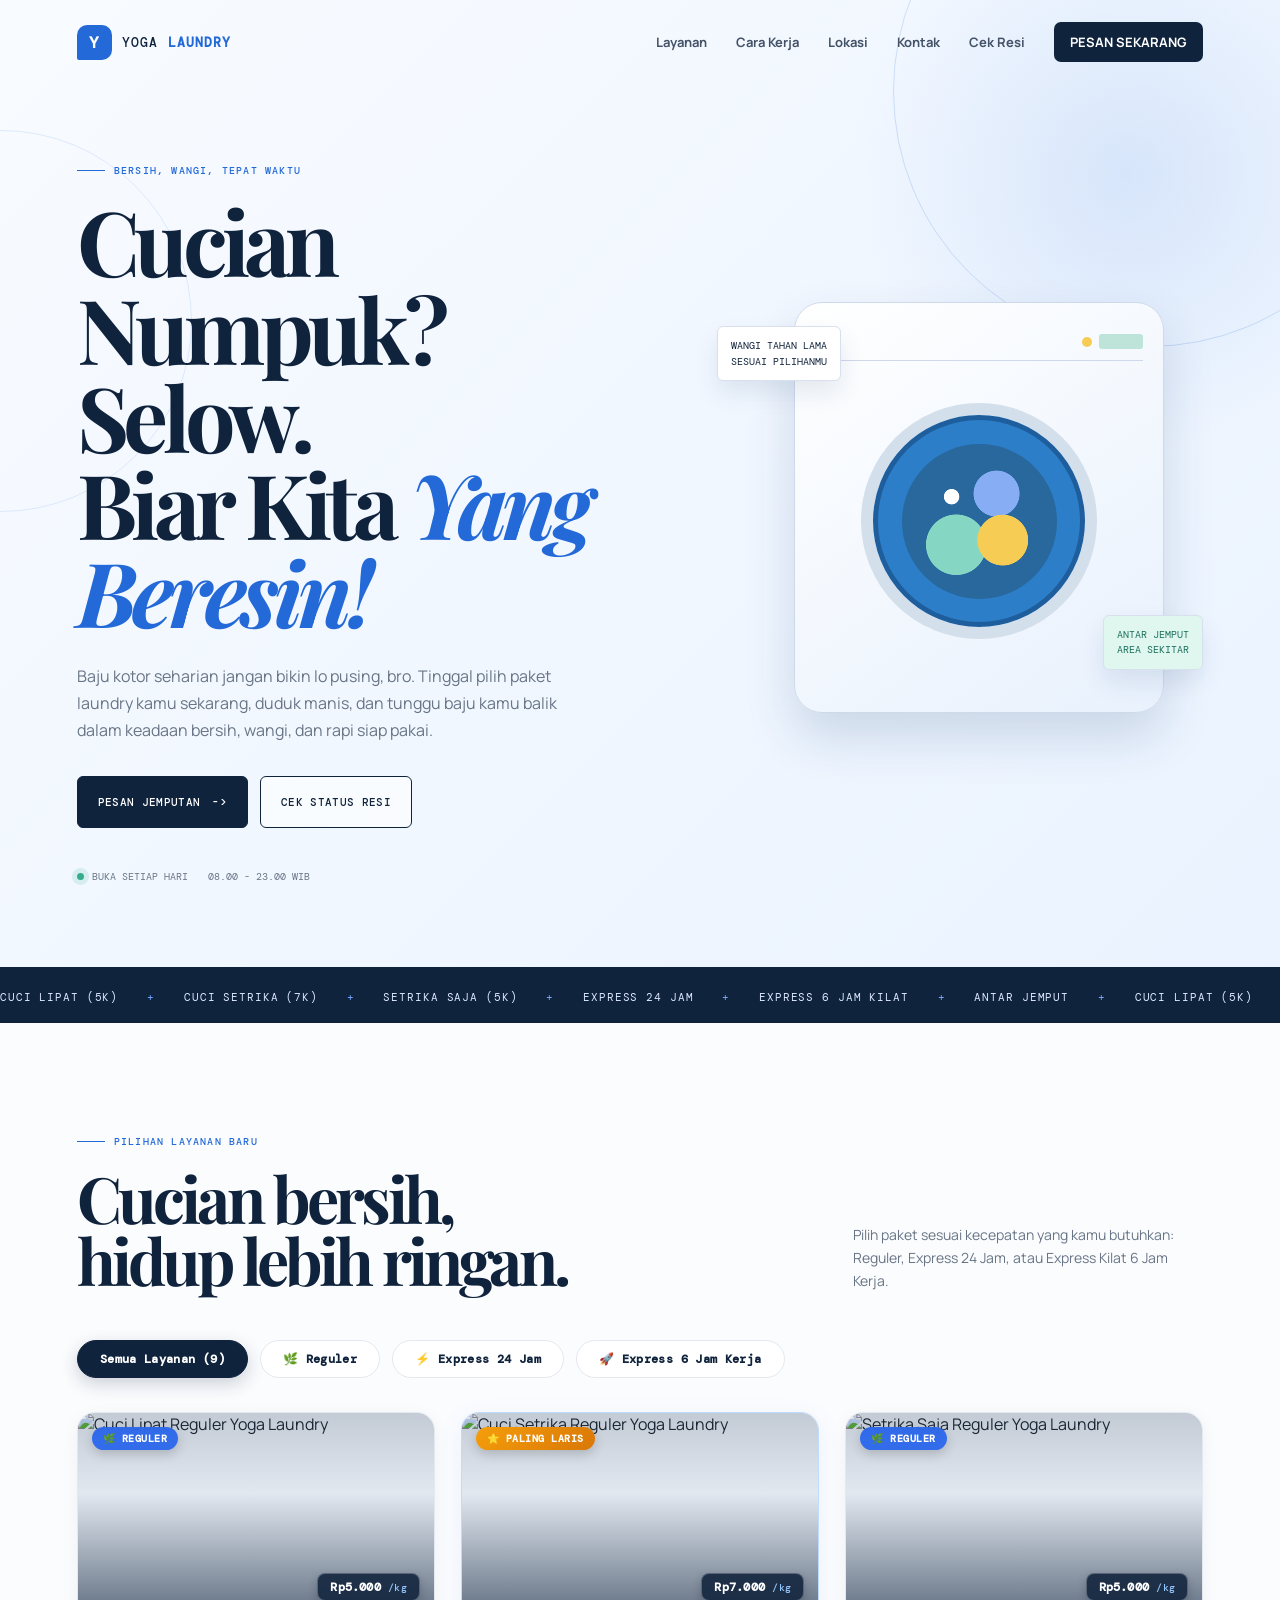
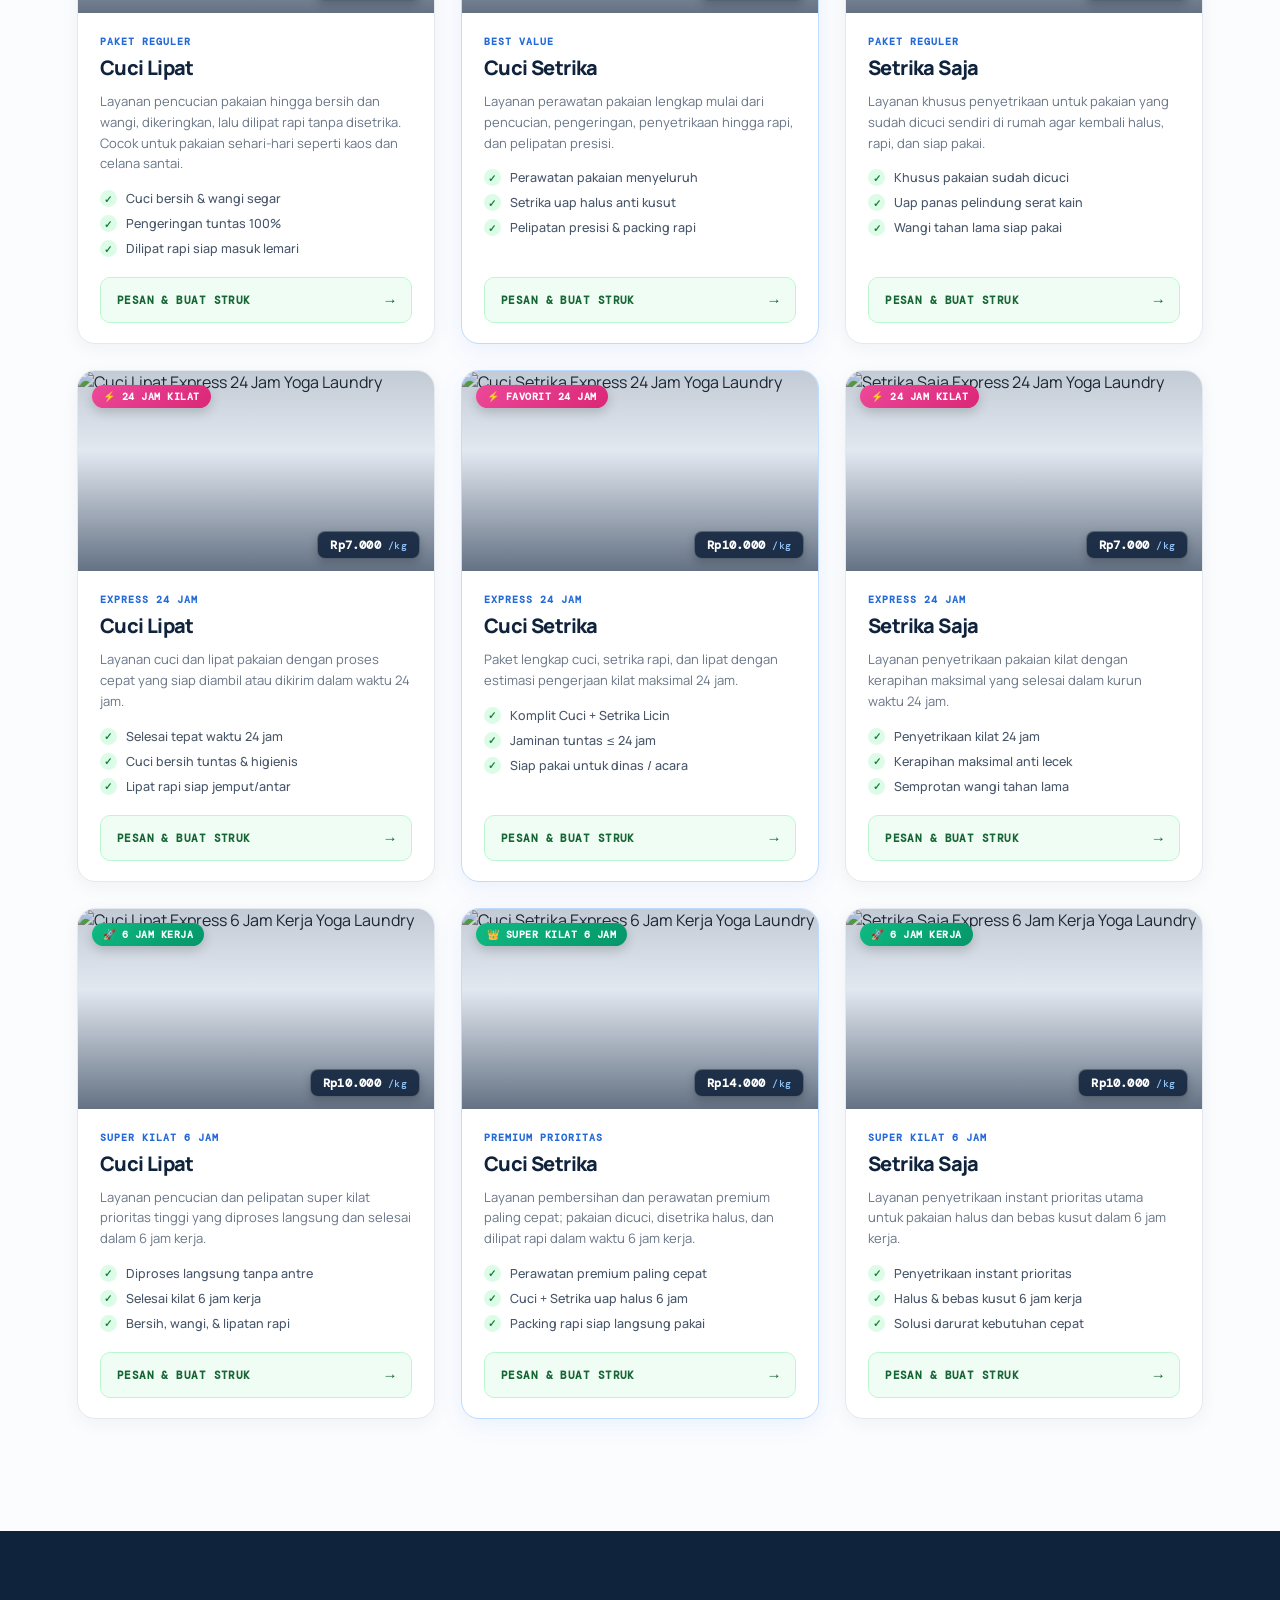
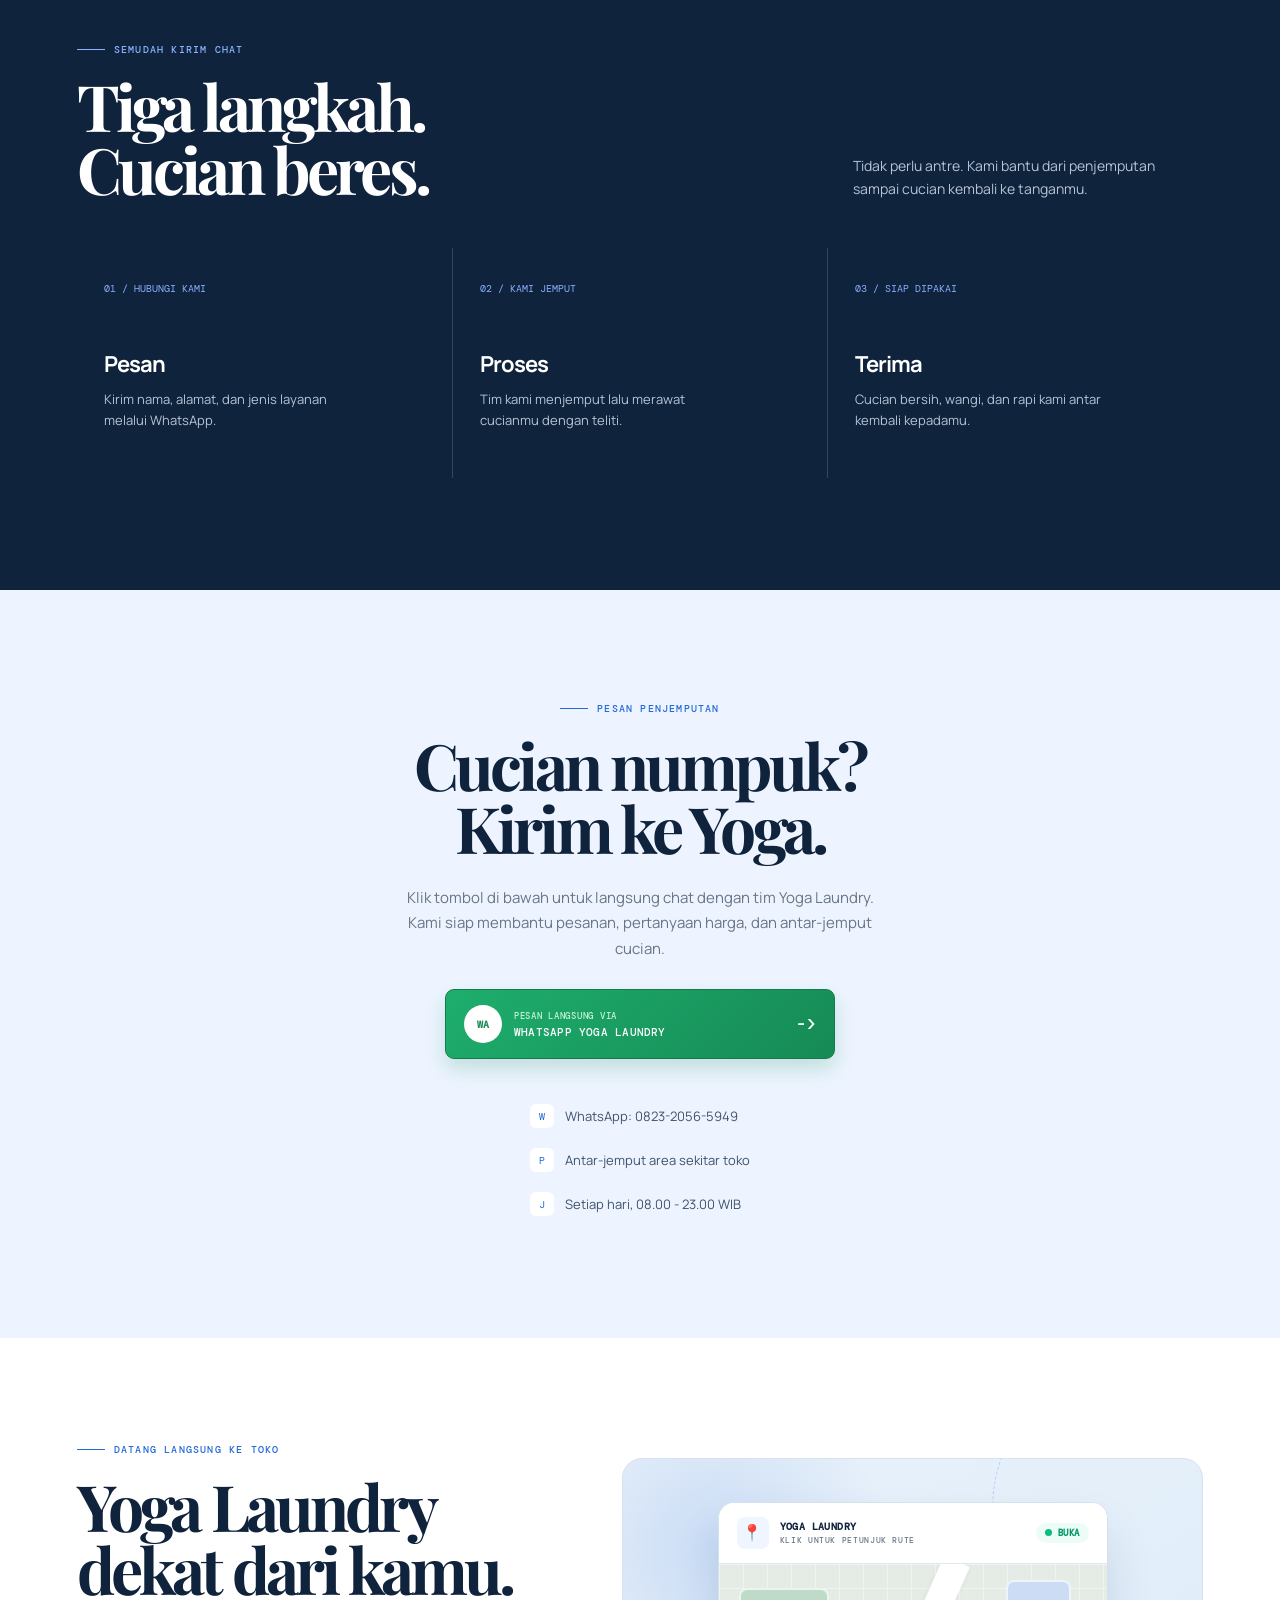
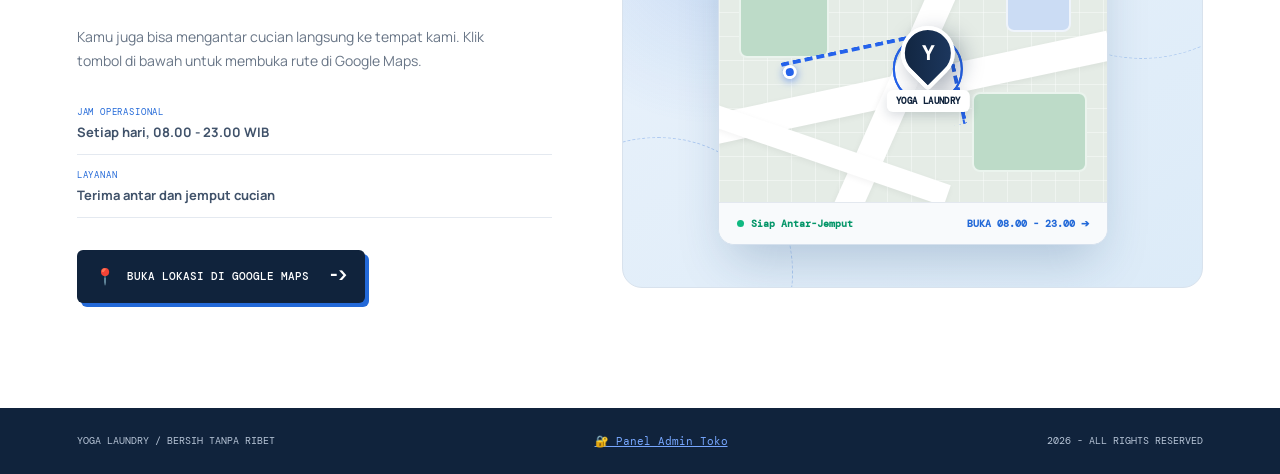
==== index.html @ a22f310b "Add files via upload" ====
<!DOCTYPE html>
<html lang="id">

<head>
  <meta charset="UTF-8">
  <meta name="viewport" content="width=device-width, initial-scale=1.0">
  <meta name="description" content="Yoga Laundry - Laundry bersih, wangi, dan antar jemput.">
  <title>Yoga Laundry | Bersih Tanpa Ribet</title>

  <link rel="preconnect" href="https://fonts.googleapis.com">
  <link rel="preconnect" href="https://fonts.gstatic.com" crossorigin>
  <link
    href="https://fonts.googleapis.com/css2?family=DM+Mono:wght@400;500&family=Manrope:wght@400;500;600;700;800&family=Playfair+Display:ital,wght@0,700;0,800;1,700&display=swap"
    rel="stylesheet">
  <link rel="stylesheet" href="style.css">
</head>

<body>
  <header class="site-header">
    <nav class="nav-wrap">
      <a class="brand" href="#beranda">
        <span class="brand-mark">Y</span>
        YOGA <b>LAUNDRY</b>
      </a>

      <button id="menuButton" class="menu-button" type="button" aria-expanded="false"
        aria-label="Buka menu navigasi">MENU +</button>

      <div id="navLinks" class="nav-links">
        <a href="#layanan">Layanan</a>
        <a href="#cara-kerja">Cara Kerja</a>
        <a href="#lokasi">Lokasi</a>
        <a href="#pesan">Kontak</a>
        <a href="#cek-resi" id="btnOpenTrackingNav">Cek Resi</a>
        <a class="nav-order" href="#pesan" data-open-order="true">PESAN SEKARANG</a>
      </div>
    </nav>
  </header>

  <main>
    <section id="beranda" class="hero">
      <div class="hero-grid">
        <div class="hero-content">
          <p class="eyebrow">Bersih, wangi, tepat waktu</p>

          <h1>
            Cucian Numpuk?<br>
            Selow.<br>
            Biar Kita <em>Yang Beresin!</em>
          </h1>

          <p class="hero-copy">
            Baju kotor seharian jangan bikin lo pusing, bro. Tinggal pilih paket
            laundry kamu sekarang, duduk manis, dan tunggu baju kamu balik dalam
            keadaan bersih, wangi, dan rapi siap pakai.
          </p>

          <div class="hero-actions">
            <button class="button button-primary" type="button" data-open-order="true">
              PESAN JEMPUTAN <span>-></span>
            </button>

            <button class="button button-secondary" type="button" id="btnOpenTrackingHero">
              CEK STATUS RESI
            </button>
          </div>
        </div>

        <div class="hero-visual" aria-hidden="true">
          <div class="float-tag tag-one">
            WANGI TAHAN LAMA<br>
            SESUAI PILIHANMU
          </div>

          <div class="machine">
            <div class="machine-top">
              <i></i>
              <i></i>
              <span class="machine-screen"></span>
            </div>
            <div class="machine-door"></div>
          </div>

          <div class="float-tag tag-two">
            ANTAR JEMPUT<br>
            AREA SEKITAR
          </div>
        </div>
      </div>

      <div class="hero-bottom">
        <span><i></i> BUKA SETIAP HARI</span>
        <span>08.00 - 23.00 WIB</span>
      </div>
    </section>

    <section class="marquee" aria-label="Informasi layanan">
      <div class="marquee-track">
        CUCI LIPAT (5K) <span>+</span>
        CUCI SETRIKA (7K) <span>+</span>
        SETRIKA SAJA (5K) <span>+</span>
        EXPRESS 24 JAM <span>+</span>
        EXPRESS 6 JAM KILAT <span>+</span>
        ANTAR JEMPUT <span>+</span>
        CUCI LIPAT (5K) <span>+</span>
        CUCI SETRIKA (7K) <span>+</span>
        SETRIKA SAJA (5K) <span>+</span>
        EXPRESS 24 JAM <span>+</span>
        EXPRESS 6 JAM KILAT <span>+</span>
        ANTAR JEMPUT <span>+</span>
      </div>
    </section>

    <section id="layanan" class="section">
      <div class="section-wrap">
        <div class="section-heading">
          <div>
            <p class="eyebrow">Pilihan layanan baru</p>
            <h2>Cucian bersih,<br>hidup lebih ringan.</h2>
          </div>

          <p>
            Pilih paket sesuai kecepatan yang kamu butuhkan: Reguler, Express 24 Jam, atau Express Kilat 6 Jam Kerja.
          </p>
        </div>

        <!-- Filter Kategori Layanan -->
        <div class="service-tabs-wrap" role="tablist" aria-label="Kategori Layanan">
          <button type="button" class="service-tab-btn active" data-filter="all">Semua Layanan (9)</button>
          <button type="button" class="service-tab-btn" data-filter="reguler">🌿 Reguler</button>
          <button type="button" class="service-tab-btn" data-filter="express-24">⚡ Express 24 Jam</button>
          <button type="button" class="service-tab-btn" data-filter="express-6">🚀 Express 6 Jam Kerja</button>
        </div>

        <div class="service-grid" id="serviceCardGrid">
          <!-- ================= KATEGORI 1: REGULER ================= -->
          <!-- 1. Cuci Lipat (Reguler) -->
          <div class="service-card service-link-card" data-category="reguler" data-open-order="true" data-service="Cuci Lipat (Reguler)" role="button" tabindex="0">
            <div class="card-thumb-wrap">
              <img src="https://images.unsplash.com/photo-1517677208171-0bc6725a3e60?auto=format&fit=crop&w=700&q=80" alt="Cuci Lipat Reguler Yoga Laundry" class="card-thumb-img" loading="lazy">
              <span class="card-badge badge-blue">🌿 REGULER</span>
              <span class="card-price-pill">Rp5.000 <small>/kg</small></span>
            </div>
            <div class="card-body">
              <span class="card-category">PAKET REGULER</span>
              <h3>Cuci Lipat</h3>
              <p>Layanan pencucian pakaian hingga bersih dan wangi, dikeringkan, lalu dilipat rapi tanpa disetrika. Cocok untuk pakaian sehari-hari seperti kaos dan celana santai.</p>
              <ul class="card-perks">
                <li><span class="perk-check">✓</span> Cuci bersih &amp; wangi segar</li>
                <li><span class="perk-check">✓</span> Pengeringan tuntas 100%</li>
                <li><span class="perk-check">✓</span> Dilipat rapi siap masuk lemari</li>
              </ul>
              <div class="card-cta">
                <span>PESAN &amp; BUAT STRUK</span>
                <i class="cta-arrow">→</i>
              </div>
            </div>
          </div>

          <!-- 2. Cuci Setrika (Reguler) -->
          <div class="service-card service-link-card featured-service" data-category="reguler" data-open-order="true" data-service="Cuci Setrika (Reguler)" role="button" tabindex="0">
            <div class="card-thumb-wrap">
              <img src="https://images.unsplash.com/photo-1582735689369-4fe89db7114c?auto=format&fit=crop&w=700&q=80" alt="Cuci Setrika Reguler Yoga Laundry" class="card-thumb-img" loading="lazy">
              <span class="card-badge badge-amber">⭐ PALING LARIS</span>
              <span class="card-price-pill">Rp7.000 <small>/kg</small></span>
            </div>
            <div class="card-body">
              <span class="card-category">BEST VALUE</span>
              <h3>Cuci Setrika</h3>
              <p>Layanan perawatan pakaian lengkap mulai dari pencucian, pengeringan, penyetrikaan hingga rapi, dan pelipatan presisi.</p>
              <ul class="card-perks">
                <li><span class="perk-check">✓</span> Perawatan pakaian menyeluruh</li>
                <li><span class="perk-check">✓</span> Setrika uap halus anti kusut</li>
                <li><span class="perk-check">✓</span> Pelipatan presisi &amp; packing rapi</li>
              </ul>
              <div class="card-cta">
                <span>PESAN &amp; BUAT STRUK</span>
                <i class="cta-arrow">→</i>
              </div>
            </div>
          </div>

          <!-- 3. Setrika Saja (Reguler) -->
          <div class="service-card service-link-card" data-category="reguler" data-open-order="true" data-service="Setrika Saja (Reguler)" role="button" tabindex="0">
            <div class="card-thumb-wrap">
              <img src="https://images.unsplash.com/photo-1604335399105-a0c585fd81a1?auto=format&fit=crop&w=700&q=80" alt="Setrika Saja Reguler Yoga Laundry" class="card-thumb-img" loading="lazy">
              <span class="card-badge badge-blue">🌿 REGULER</span>
              <span class="card-price-pill">Rp5.000 <small>/kg</small></span>
            </div>
            <div class="card-body">
              <span class="card-category">PAKET REGULER</span>
              <h3>Setrika Saja</h3>
              <p>Layanan khusus penyetrikaan untuk pakaian yang sudah dicuci sendiri di rumah agar kembali halus, rapi, dan siap pakai.</p>
              <ul class="card-perks">
                <li><span class="perk-check">✓</span> Khusus pakaian sudah dicuci</li>
                <li><span class="perk-check">✓</span> Uap panas pelindung serat kain</li>
                <li><span class="perk-check">✓</span> Wangi tahan lama siap pakai</li>
              </ul>
              <div class="card-cta">
                <span>PESAN &amp; BUAT STRUK</span>
                <i class="cta-arrow">→</i>
              </div>
            </div>
          </div>

          <!-- ================= KATEGORI 2: EXPRESS 24 JAM ================= -->
          <!-- 4. Cuci Lipat (Express 24 Jam) -->
          <div class="service-card service-link-card" data-category="express-24" data-open-order="true" data-service="Cuci Lipat (Express 24 Jam)" role="button" tabindex="0">
            <div class="card-thumb-wrap">
              <img src="https://images.unsplash.com/photo-1517677208171-0bc6725a3e60?auto=format&fit=crop&w=700&q=80" alt="Cuci Lipat Express 24 Jam Yoga Laundry" class="card-thumb-img" loading="lazy">
              <span class="card-badge badge-pink">⚡ 24 JAM KILAT</span>
              <span class="card-price-pill">Rp7.000 <small>/kg</small></span>
            </div>
            <div class="card-body">
              <span class="card-category">EXPRESS 24 JAM</span>
              <h3>Cuci Lipat</h3>
              <p>Layanan cuci dan lipat pakaian dengan proses cepat yang siap diambil atau dikirim dalam waktu 24 jam.</p>
              <ul class="card-perks">
                <li><span class="perk-check">✓</span> Selesai tepat waktu 24 jam</li>
                <li><span class="perk-check">✓</span> Cuci bersih tuntas &amp; higienis</li>
                <li><span class="perk-check">✓</span> Lipat rapi siap jemput/antar</li>
              </ul>
              <div class="card-cta">
                <span>PESAN &amp; BUAT STRUK</span>
                <i class="cta-arrow">→</i>
              </div>
            </div>
          </div>

          <!-- 5. Cuci Setrika (Express 24 Jam) -->
          <div class="service-card service-link-card featured-service" data-category="express-24" data-open-order="true" data-service="Cuci Setrika (Express 24 Jam)" role="button" tabindex="0">
            <div class="card-thumb-wrap">
              <img src="https://images.unsplash.com/photo-1582735689369-4fe89db7114c?auto=format&fit=crop&w=700&q=80" alt="Cuci Setrika Express 24 Jam Yoga Laundry" class="card-thumb-img" loading="lazy">
              <span class="card-badge badge-pink">⚡ FAVORIT 24 JAM</span>
              <span class="card-price-pill">Rp10.000 <small>/kg</small></span>
            </div>
            <div class="card-body">
              <span class="card-category">EXPRESS 24 JAM</span>
              <h3>Cuci Setrika</h3>
              <p>Paket lengkap cuci, setrika rapi, dan lipat dengan estimasi pengerjaan kilat maksimal 24 jam.</p>
              <ul class="card-perks">
                <li><span class="perk-check">✓</span> Komplit Cuci + Setrika Licin</li>
                <li><span class="perk-check">✓</span> Jaminan tuntas &le; 24 jam</li>
                <li><span class="perk-check">✓</span> Siap pakai untuk dinas / acara</li>
              </ul>
              <div class="card-cta">
                <span>PESAN &amp; BUAT STRUK</span>
                <i class="cta-arrow">→</i>
              </div>
            </div>
          </div>

          <!-- 6. Setrika Saja (Express 24 Jam) -->
          <div class="service-card service-link-card" data-category="express-24" data-open-order="true" data-service="Setrika Saja (Express 24 Jam)" role="button" tabindex="0">
            <div class="card-thumb-wrap">
              <img src="https://images.unsplash.com/photo-1604335399105-a0c585fd81a1?auto=format&fit=crop&w=700&q=80" alt="Setrika Saja Express 24 Jam Yoga Laundry" class="card-thumb-img" loading="lazy">
              <span class="card-badge badge-pink">⚡ 24 JAM KILAT</span>
              <span class="card-price-pill">Rp7.000 <small>/kg</small></span>
            </div>
            <div class="card-body">
              <span class="card-category">EXPRESS 24 JAM</span>
              <h3>Setrika Saja</h3>
              <p>Layanan penyetrikaan pakaian kilat dengan kerapihan maksimal yang selesai dalam kurun waktu 24 jam.</p>
              <ul class="card-perks">
                <li><span class="perk-check">✓</span> Penyetrikaan kilat 24 jam</li>
                <li><span class="perk-check">✓</span> Kerapihan maksimal anti lecek</li>
                <li><span class="perk-check">✓</span> Semprotan wangi tahan lama</li>
              </ul>
              <div class="card-cta">
                <span>PESAN &amp; BUAT STRUK</span>
                <i class="cta-arrow">→</i>
              </div>
            </div>
          </div>

          <!-- ================= KATEGORI 3: EXPRESS 6 JAM KERJA ================= -->
          <!-- 7. Cuci Lipat (Express 6 Jam Kerja) -->
          <div class="service-card service-link-card" data-category="express-6" data-open-order="true" data-service="Cuci Lipat (Express 6 Jam)" role="button" tabindex="0">
            <div class="card-thumb-wrap">
              <img src="https://images.unsplash.com/photo-1517677208171-0bc6725a3e60?auto=format&fit=crop&w=700&q=80" alt="Cuci Lipat Express 6 Jam Kerja Yoga Laundry" class="card-thumb-img" loading="lazy">
              <span class="card-badge badge-green">🚀 6 JAM KERJA</span>
              <span class="card-price-pill">Rp10.000 <small>/kg</small></span>
            </div>
            <div class="card-body">
              <span class="card-category">SUPER KILAT 6 JAM</span>
              <h3>Cuci Lipat</h3>
              <p>Layanan pencucian dan pelipatan super kilat prioritas tinggi yang diproses langsung dan selesai dalam 6 jam kerja.</p>
              <ul class="card-perks">
                <li><span class="perk-check">✓</span> Diproses langsung tanpa antre</li>
                <li><span class="perk-check">✓</span> Selesai kilat 6 jam kerja</li>
                <li><span class="perk-check">✓</span> Bersih, wangi, &amp; lipatan rapi</li>
              </ul>
              <div class="card-cta">
                <span>PESAN &amp; BUAT STRUK</span>
                <i class="cta-arrow">→</i>
              </div>
            </div>
          </div>

          <!-- 8. Cuci Setrika (Express 6 Jam Kerja) -->
          <div class="service-card service-link-card featured-service" data-category="express-6" data-open-order="true" data-service="Cuci Setrika (Express 6 Jam)" role="button" tabindex="0">
            <div class="card-thumb-wrap">
              <img src="https://images.unsplash.com/photo-1582735689369-4fe89db7114c?auto=format&fit=crop&w=700&q=80" alt="Cuci Setrika Express 6 Jam Kerja Yoga Laundry" class="card-thumb-img" loading="lazy">
              <span class="card-badge badge-green">👑 SUPER KILAT 6 JAM</span>
              <span class="card-price-pill">Rp14.000 <small>/kg</small></span>
            </div>
            <div class="card-body">
              <span class="card-category">PREMIUM PRIORITAS</span>
              <h3>Cuci Setrika</h3>
              <p>Layanan pembersihan dan perawatan premium paling cepat; pakaian dicuci, disetrika halus, dan dilipat rapi dalam waktu 6 jam kerja.</p>
              <ul class="card-perks">
                <li><span class="perk-check">✓</span> Perawatan premium paling cepat</li>
                <li><span class="perk-check">✓</span> Cuci + Setrika uap halus 6 jam</li>
                <li><span class="perk-check">✓</span> Packing rapi siap langsung pakai</li>
              </ul>
              <div class="card-cta">
                <span>PESAN &amp; BUAT STRUK</span>
                <i class="cta-arrow">→</i>
              </div>
            </div>
          </div>

          <!-- 9. Setrika Saja (Express 6 Jam Kerja) -->
          <div class="service-card service-link-card" data-category="express-6" data-open-order="true" data-service="Setrika Saja (Express 6 Jam)" role="button" tabindex="0">
            <div class="card-thumb-wrap">
              <img src="https://images.unsplash.com/photo-1604335399105-a0c585fd81a1?auto=format&fit=crop&w=700&q=80" alt="Setrika Saja Express 6 Jam Kerja Yoga Laundry" class="card-thumb-img" loading="lazy">
              <span class="card-badge badge-green">🚀 6 JAM KERJA</span>
              <span class="card-price-pill">Rp10.000 <small>/kg</small></span>
            </div>
            <div class="card-body">
              <span class="card-category">SUPER KILAT 6 JAM</span>
              <h3>Setrika Saja</h3>
              <p>Layanan penyetrikaan instant prioritas utama untuk pakaian halus dan bebas kusut dalam 6 jam kerja.</p>
              <ul class="card-perks">
                <li><span class="perk-check">✓</span> Penyetrikaan instant prioritas</li>
                <li><span class="perk-check">✓</span> Halus &amp; bebas kusut 6 jam kerja</li>
                <li><span class="perk-check">✓</span> Solusi darurat kebutuhan cepat</li>
              </ul>
              <div class="card-cta">
                <span>PESAN &amp; BUAT STRUK</span>
                <i class="cta-arrow">→</i>
              </div>
            </div>
          </div>
        </div>
      </div>
    </section>

    <section id="cara-kerja" class="section process-section">
      <div class="section-wrap">
        <div class="section-heading">
          <div>
            <p class="eyebrow">Semudah kirim chat</p>
            <h2>Tiga langkah.<br>Cucian beres.</h2>
          </div>

          <p>
            Tidak perlu antre. Kami bantu dari penjemputan sampai cucian kembali
            ke tanganmu.
          </p>
        </div>

        <div class="steps">
          <article class="step">
            <span class="step-number">01 / HUBUNGI KAMI</span>
            <h3>Pesan</h3>
            <p>Kirim nama, alamat, dan jenis layanan melalui WhatsApp.</p>
          </article>

          <article class="step">
            <span class="step-number">02 / KAMI JEMPUT</span>
            <h3>Proses</h3>
            <p>Tim kami menjemput lalu merawat cucianmu dengan teliti.</p>
          </article>

          <article class="step">
            <span class="step-number">03 / SIAP DIPAKAI</span>
            <h3>Terima</h3>
            <p>Cucian bersih, wangi, dan rapi kami antar kembali kepadamu.</p>
          </article>
        </div>
      </div>
    </section>

    <section id="pesan" class="section order-section">
      <div class="section-wrap order-grid">
        <div class="order-copy">
          <p class="eyebrow">Pesan penjemputan</p>
          <h2>Cucian numpuk?<br>Kirim ke Yoga.</h2>

          <p>
            Klik tombol di bawah untuk langsung chat dengan tim Yoga Laundry.
            Kami siap membantu pesanan, pertanyaan harga, dan antar-jemput cucian.
          </p>

          <a class="whatsapp-direct-button"
            href="https://wa.me/6282320565949?text=Halo%20Yoga%20Laundry%2C%20saya%20ingin%20memesan%20layanan%20laundry."
            target="_blank" rel="noopener noreferrer">
            <span class="whatsapp-icon">WA</span>
            <span>
              <small>PESAN LANGSUNG VIA</small>
              WHATSAPP YOGA LAUNDRY
            </span>
            <b>-></b>
          </a>

          <ul class="contact-list">
            <li><i>W</i> WhatsApp: 0823-2056-5949</li>
            <li><i>P</i> Antar-jemput area sekitar toko</li>
            <li><i>J</i> Setiap hari, 08.00 - 23.00 WIB</li>
          </ul>
        </div>
      </div>
    </section>

    <section id="lokasi" class="location-section">
      <div class="location-wrap">
        <div class="location-copy">
          <p class="eyebrow">Datang langsung ke toko</p>
          <h2>Yoga Laundry<br>dekat dari kamu.</h2>

          <p>
            Kamu juga bisa mengantar cucian langsung ke tempat kami. Klik tombol
            di bawah untuk membuka rute di Google Maps.
          </p>

          <div class="location-info">
            <div>
              <span>JAM OPERASIONAL</span>
              <strong>Setiap hari, 08.00 - 23.00 WIB</strong>
            </div>

            <div>
              <span>LAYANAN</span>
              <strong>Terima antar dan jemput cucian</strong>
            </div>
          </div>

          <a class="map-button" href="https://maps.app.goo.gl/6UXCU31bJ73kN5bC8?g_st=ac" target="_blank"
            rel="noopener noreferrer">
            <span class="map-pin">📍</span>
            <span>BUKA LOKASI DI GOOGLE MAPS</span>
            <b>-></b>
          </a>
        </div>

        <div class="location-visual">
          <div class="map-orbit orbit-one"></div>
          <div class="map-orbit orbit-two"></div>

          <a class="map-card-modern map-card-interactive" href="https://maps.app.goo.gl/6UXCU31bJ73kN5bC8?g_st=ac"
            target="_blank" rel="noopener noreferrer">
            <div class="map-card-top">
              <span class="map-app-icon">📍</span>
              <span>
                YOGA LAUNDRY<br>
                <small>KLIK UNTUK PETUNJUK RUTE</small>
              </span>
              <span class="map-live-badge"><i class="map-live-dot"></i> BUKA</span>
            </div>

            <div class="map-canvas">
              <div class="map-grid-bg"></div>
              <div class="map-block block-one"></div>
              <div class="map-block block-two"></div>
              <div class="map-block block-three"></div>

              <div class="map-street street-one"></div>
              <div class="map-street street-two"></div>
              <div class="map-street street-three"></div>

              <!-- Rute Antar-Jemput yang Aktif -->
              <div class="map-route">
                <span class="route-runner"></span>
              </div>

              <!-- Pin Lokasi dengan Radar Berdenyut -->
              <div class="location-marker">
                <div class="radar-pulse"></div>
                <div class="radar-pulse pulse-delay"></div>
                <div class="marker-logo"><span>Y</span></div>
                <span class="marker-tag">YOGA LAUNDRY</span>
              </div>
            </div>

            <div class="map-card-bottom">
              <span><i></i> Siap Antar-Jemput</span>
              <b>BUKA 08.00 - 23.00 ➔</b>
            </div>
          </a>
        </div>
      </div>
    </section>
  </main>

  <footer class="site-footer">
    <div class="footer-wrap">
      <span>YOGA LAUNDRY / BERSIH TANPA RIBET</span>
      <a href="admin.html" class="footer-admin-link" target="_blank">🔐 Panel Admin Toko</a>
      <span>2026 - ALL RIGHTS RESERVED</span>
    </div>
  </footer>

  <!-- ===================================================
       MODAL: FORMULIR PEMESANAN ONLINE (AUTO LOG TO STORAGE)
       =================================================== -->
  <div id="orderModal" class="site-modal" style="display: none;">
    <div class="site-modal-dialog">
      <div class="site-modal-header">
        <div>
          <span class="modal-eyebrow">PESAN ANTAR-JEMPUT</span>
          <h3>Formulir Cucian Yoga Laundry</h3>
        </div>
        <button type="button" class="btn-close-site-modal" id="btnCloseOrderModal">&times;</button>
      </div>

      <form id="orderForm" class="site-modal-body form-grid-customer">
        <div class="form-group-customer">
          <label for="custName">Nama Pemesan *</label>
          <input type="text" id="custName" required placeholder="Contoh: Yoga Pratama">
        </div>

        <div class="form-group-customer">
          <label for="custPhone">No. WhatsApp Aktif *</label>
          <input type="tel" id="custPhone" required placeholder="Contoh: 082320565949">
        </div>

        <!-- LOCATION PICKER BLOCK -->
        <div class="form-group-customer full-span">
          <label>📍 Lokasi Penjemputan *</label>

          <!-- GPS Button -->
          <button type="button" id="btnGetLocation" class="btn-get-location">
            <span class="btn-loc-icon">📍</span>
            <span id="btnGetLocationText">Gunakan Lokasi GPS Saya (Otomatis)</span>
            <span class="btn-loc-badge" id="locStatusBadge" style="display:none;"></span>
          </button>

          <!-- Location Preview Card (muncul setelah GPS berhasil) -->
          <div id="locationPreviewCard" class="location-preview-card" style="display:none;">
            <div class="loc-preview-row">
              <span class="loc-preview-pin">📍</span>
              <div class="loc-preview-info">
                <span class="loc-preview-address" id="locPreviewAddress">Mendeteksi alamat...</span>
                <div class="loc-preview-coords" id="locPreviewCoords"></div>
              </div>
              <a id="locPreviewMapLink" href="#" target="_blank" rel="noopener" class="loc-preview-map-btn">
                Buka Maps ↗
              </a>
            </div>
          </div>

          <!-- Manual Address textarea (alternatif / isi detail tambahan) -->
          <label for="custAddress" style="margin-top: 10px; color: var(--muted); font-size: 10px; letter-spacing: 0.06em;">
            DETAIL ALAMAT / PATOKAN TAMBAHAN (Opsional jika sudah pakai GPS)
          </label>
          <textarea id="custAddress" rows="2"
            placeholder="Misal: Depan warung Bu Yati, pagar besi hitam, intercom kanan"></textarea>

          <!-- Hidden inputs untuk menyimpan data GPS -->
          <input type="hidden" id="custLat">
          <input type="hidden" id="custLng">
          <input type="hidden" id="custGmapsLink">
          <input type="hidden" id="custGeoAddress">
        </div>

        <div class="form-group-customer">
          <label for="custService">Pilih Paket Layanan *</label>
          <select id="custService" required>
            <optgroup label="── Kategori: Reguler ──">
              <option value="Cuci Lipat (Reguler)">Cuci Lipat - Rp5.000 / kg</option>
              <option value="Cuci Setrika (Reguler)" selected>Cuci Setrika - Rp7.000 / kg</option>
              <option value="Setrika Saja (Reguler)">Setrika Saja - Rp5.000 / kg</option>
            </optgroup>
            <optgroup label="── Kategori: Express 24 Jam ──">
              <option value="Cuci Lipat (Express 24 Jam)">Cuci Lipat (24 Jam) - Rp7.000 / kg</option>
              <option value="Cuci Setrika (Express 24 Jam)">Cuci Setrika (24 Jam) - Rp10.000 / kg</option>
              <option value="Setrika Saja (Express 24 Jam)">Setrika Saja (24 Jam) - Rp7.000 / kg</option>
            </optgroup>
            <optgroup label="── Kategori: Express 6 Jam Kerja ──">
              <option value="Cuci Lipat (Express 6 Jam)">Cuci Lipat (6 Jam) - Rp10.000 / kg</option>
              <option value="Cuci Setrika (Express 6 Jam)">Cuci Setrika (6 Jam) - Rp14.000 / kg</option>
              <option value="Setrika Saja (Express 6 Jam)">Setrika Saja (6 Jam) - Rp10.000 / kg</option>
            </optgroup>
          </select>
        </div>

        <div class="form-group-customer">
          <label for="custWeight">Estimasi Berat / Jumlah Cucian</label>
          <input type="text" id="custWeight" placeholder="Misal: 4 kg atau 1 Bed Cover King">
        </div>

        <div class="form-group-customer full-span">
          <label for="custNote">Catatan Khusus (Opsional)</label>
          <input type="text" id="custNote" placeholder="Misal: Jangan pakai pemutih, pisahkan kemeja putih">
        </div>

        <div class="site-modal-footer full-span">
          <button type="submit" class="btn-submit-order" id="btnSubmitOrder">
            KONFIRMASI &amp; BUAT STRUK PESANAN ➔
          </button>
          <p class="loc-required-hint" id="locRequiredHint" style="display:none;">
            ⚠️ Silakan bagikan lokasi GPS Anda terlebih dahulu sebelum konfirmasi pesanan.
          </p>
        </div>
      </form>
    </div>
  </div>

  <!-- ===================================================
       MODAL: STRUK DIGITAL PELANGGAN (OFFICIAL RECEIPT)
       =================================================== -->
  <div id="customerReceiptModal" class="site-modal" style="display: none;">
    <div class="site-modal-dialog receipt-dialog">
      <div class="site-modal-header">
        <div>
          <span class="modal-eyebrow" style="color: #16a34a;">PESANAN BERHASIL DIBUAT</span>
          <h3>Struk Resmi Yoga Laundry</h3>
        </div>
        <button type="button" class="btn-close-site-modal" id="btnCloseCustReceipt">&times;</button>
      </div>

      <div class="site-modal-body">
        <div id="custReceiptPrintArea" class="cust-receipt-paper">
          <!-- Rendered via JS -->
        </div>
      </div>

      <div class="site-modal-footer receipt-footer-actions">
        <a id="btnSendWaReceipt" class="btn-wa-receipt" href="#" target="_blank" rel="noopener">
          <span>📲 KIRIM STRUK KE WHATSAPP ADMIN</span>
          <small>Langsung konfirmasi penjemputan</small>
        </a>
        <div class="secondary-receipt-btns">
          <button type="button" id="btnPrintCustReceipt" class="btn-print-receipt">🖨 Cetak Struk</button>
          <button type="button" id="btnCloseCustReceipt2" class="btn-close-receipt">Tutup</button>
        </div>
      </div>
    </div>
  </div>

  <!-- ===================================================
       MODAL: CEK RESI / STATUS PESANAN PELANGGAN
       =================================================== -->
  <div id="trackingModal" class="site-modal" style="display: none;">
    <div class="site-modal-dialog">
      <div class="site-modal-header">
        <div>
          <span class="modal-eyebrow">LACAK STATUS CUCIAN</span>
          <h3>Cek Status Resi</h3>
        </div>
        <button type="button" class="btn-close-site-modal" id="btnCloseTracking">&times;</button>
      </div>

      <div class="site-modal-body">
        <div class="tracking-search-bar">
          <input type="text" id="trackingInput" placeholder="Masukkan Nomor Resi (Contoh: YG-0511-101)">
          <button type="button" id="btnSubmitTracking" class="btn-submit-tracking">CARI ➔</button>
        </div>

        <div id="trackingResult" class="tracking-result-box" style="display: none;">
          <!-- Rendered via JS -->
        </div>
      </div>
    </div>
  </div>

  <script src="./style.js"></script>
</body>

</html>
---- style.css ----
:root {
  --navy: #10233c;
  --blue: #2369d8;
  --blue-soft: #eef4ff;
  --sky: #dcecff;
  --paper: #fbfcfe;
  --white: #ffffff;
  --ink: #1c2734;
  --muted: #687586;
  --line: #e4e9f0;
  --green: #35ad8d;
  --sun: #f6cc54;
  --coral: #ff7257;
  --mono: "DM Mono", monospace;
  --body: "Manrope", sans-serif;
  --display: "Playfair Display", serif;
}

* {
  box-sizing: border-box;
}

html {
  scroll-behavior: smooth;
  scroll-padding-top: 80px;
}

body {
  margin: 0;
  overflow-x: hidden;
  color: var(--ink);
  background: var(--paper);
  font-family: var(--body);
}

a {
  color: inherit;
  text-decoration: none;
}

button,
input,
select,
textarea {
  font: inherit;
}

button {
  cursor: pointer;
}

/* ===================================================
   NAVIGATION
   =================================================== */
.site-header {
  position: absolute;
  z-index: 10;
  width: 100%;
  padding: 22px clamp(20px, 6vw, 88px);
}

.nav-wrap {
  display: flex;
  max-width: 1280px;
  margin: auto;
  justify-content: space-between;
  align-items: center;
}

.brand {
  display: inline-flex;
  gap: 10px;
  align-items: center;
  color: var(--navy);
  font-family: var(--mono);
  font-size: 13px;
  font-weight: 500;
  letter-spacing: 0.08em;
}

.brand-mark {
  display: grid;
  width: 35px;
  height: 35px;
  place-items: center;
  color: var(--white);
  background: var(--blue);
  border-radius: 10px 10px 10px 2px;
  font-size: 16px;
  font-weight: 700;
}

.brand b {
  color: var(--blue);
}

.nav-links {
  display: flex;
  gap: 29px;
  align-items: center;
  color: #435267;
  font-size: 13px;
  font-weight: 700;
}

.nav-links a {
  transition: color 0.2s ease;
}

.nav-links a:hover {
  color: var(--blue);
}

.nav-order {
  padding: 11px 16px;
  color: var(--white);
  background: var(--navy);
  border-radius: 7px;
}

.menu-button {
  display: none;
  color: var(--navy);
  border: 0;
  background: transparent;
  font-family: var(--mono);
  font-size: 11px;
  font-weight: 500;
}

/* ===================================================
   HERO SECTION
   =================================================== */
.hero {
  position: relative;
  overflow: hidden;
  padding: 164px clamp(20px, 6vw, 88px) 84px;
  background:
    radial-gradient(circle at 88% 18%, rgba(35, 105, 216, 0.12), transparent 20%),
    linear-gradient(135deg, #f8fbff, #eaf3ff);
}

.hero::before {
  position: absolute;
  top: -165px;
  right: -125px;
  width: 510px;
  height: 510px;
  border: 1px solid rgba(35, 105, 216, 0.18);
  border-radius: 50%;
  content: "";
}

.hero::after {
  position: absolute;
  top: 130px;
  left: -190px;
  width: 380px;
  height: 380px;
  border: 1px solid rgba(35, 105, 216, 0.12);
  border-radius: 50%;
  content: "";
}

.hero-grid {
  position: relative;
  z-index: 1;
  display: grid;
  max-width: 1280px;
  margin: auto;
  gap: 45px;
  grid-template-columns: 1.1fr 0.9fr;
  align-items: center;
}

.hero-content {
  animation: fadeUp 0.8s ease both;
}

.eyebrow {
  display: flex;
  gap: 9px;
  align-items: center;
  margin: 0 0 19px;
  color: var(--blue);
  font-family: var(--mono);
  font-size: 10px;
  font-weight: 500;
  letter-spacing: 0.12em;
  text-transform: uppercase;
}

.eyebrow::before {
  width: 28px;
  height: 1px;
  background: currentColor;
  content: "";
}

.hero h1,
.section-heading h2,
.order-copy h2 {
  margin: 0;
  color: var(--navy);
  font-family: var(--display);
  font-weight: 700;
  letter-spacing: -0.06em;
  line-height: 0.98;
}

.hero h1 {
  max-width: 650px;
  font-size: clamp(55px, 7vw, 96px);
}

.hero h1 em {
  color: var(--blue);
  font-style: italic;
}

.hero-copy {
  max-width: 505px;
  margin: 28px 0 31px;
  color: var(--muted);
  font-size: 16px;
  line-height: 1.7;
}

.hero-actions {
  display: flex;
  flex-wrap: wrap;
  gap: 12px;
}

.button {
  display: inline-flex;
  min-height: 52px;
  padding: 0 20px;
  gap: 12px;
  justify-content: center;
  align-items: center;
  border: 1px solid var(--navy);
  border-radius: 6px;
  font-family: var(--mono);
  font-size: 11px;
  font-weight: 500;
  letter-spacing: 0.03em;
  transition: transform 0.2s ease, box-shadow 0.2s ease;
}

.button:hover {
  box-shadow: 4px 4px 0 var(--navy);
  transform: translate(-3px, -3px);
}

.button-primary {
  color: var(--white);
  background: var(--navy);
}

.button-secondary {
  color: var(--navy);
  background: rgba(255, 255, 255, 0.6);
}

/* Machine Visual */
.hero-visual {
  position: relative;
  min-height: 435px;
  animation: fadeLeft 0.9s ease 0.15s both;
}

.machine {
  position: absolute;
  right: 8%;
  bottom: 0;
  width: min(100%, 370px);
  aspect-ratio: 0.9;
  padding: 20px;
  border: 1px solid #ced9e9;
  border-radius: 28px;
  background: linear-gradient(145deg, #ffffff, #e8f1fd);
  box-shadow: 0 24px 50px rgba(17, 54, 108, 0.16);
  animation: floatMachine 5s ease-in-out infinite;
}

.machine-top {
  display: flex;
  height: 38px;
  justify-content: space-between;
  align-items: center;
  border-bottom: 1px solid #ced9e9;
}

.machine-top i {
  display: block;
  width: 10px;
  height: 10px;
  margin-right: 7px;
  border-radius: 50%;
  background: var(--blue);
}

.machine-top i:nth-child(2) {
  margin-left: auto;
  background: var(--sun);
}

.machine-screen {
  width: 44px;
  height: 15px;
  background: #bee4d9;
  border-radius: 3px;
}

.machine-door {
  display: grid;
  width: 72%;
  margin: 42px auto 0;
  aspect-ratio: 1;
  place-items: center;
  border: 12px solid #d4dfec;
  border-radius: 50%;
  background: #2c7ec8;
  box-shadow: inset 0 0 0 5px #1f5e9d;
}

.machine-door::before {
  width: 73%;
  height: 73%;
  border-radius: 50%;
  background:
    radial-gradient(circle at 32% 34%, #ffffff 0 5%, transparent 5.5%),
    radial-gradient(circle at 65% 62%, #f6cc54 0 18%, transparent 18.5%),
    radial-gradient(circle at 35% 65%, #85d7c3 0 21%, transparent 21.5%),
    radial-gradient(circle at 61% 32%, #87aef5 0 16%, transparent 16.5%),
    #28689d;
  animation: spinLaundry 9s linear infinite;
  content: "";
}

.float-tag {
  position: absolute;
  z-index: 2;
  padding: 11px 13px;
  color: var(--navy);
  background: var(--white);
  border: 1px solid #d7e0ec;
  border-radius: 6px;
  box-shadow: 0 12px 25px rgba(17, 54, 108, 0.1);
  font-family: var(--mono);
  font-size: 10px;
  line-height: 1.55;
}

.tag-one {
  top: 11%;
  left: 0;
  animation: floatTag 4.2s ease-in-out infinite;
}

.tag-two {
  right: 0;
  bottom: 10%;
  color: #1a6f5b;
  background: #e0f7ef;
  animation: floatTag 4.2s ease-in-out 0.6s infinite;
}

.hero-bottom {
  position: relative;
  z-index: 1;
  display: flex;
  max-width: 1280px;
  margin: 42px auto 0;
  gap: 20px;
  color: var(--muted);
  font-family: var(--mono);
  font-size: 10px;
}

.hero-bottom span {
  display: flex;
  gap: 8px;
  align-items: center;
}

.hero-bottom i {
  width: 7px;
  height: 7px;
  background: var(--green);
  border-radius: 50%;
  box-shadow: 0 0 0 5px rgba(53, 173, 141, 0.14);
}

/* ===================================================
   RUNNING MARQUEE
   =================================================== */
.marquee {
  overflow: hidden;
  padding: 17px 0;
  color: #dce9ff;
  background: var(--navy);
  white-space: nowrap;
}

.marquee-track {
  display: inline-block;
  animation: moveText 24s linear infinite;
  font-family: var(--mono);
  font-size: 11px;
  letter-spacing: 0.08em;
}

.marquee-track span {
  margin: 0 21px;
  color: #77a7ff;
}

/* ===================================================
   SECTIONS GENERAL
   =================================================== */
.section {
  padding: 112px clamp(20px, 6vw, 88px);
}

.section-wrap {
  max-width: 1280px;
  margin: auto;
}

.section-heading {
  display: flex;
  gap: 35px;
  margin-bottom: 48px;
  justify-content: space-between;
  align-items: end;
}

.section-heading h2,
.order-copy h2 {
  font-size: clamp(42px, 5vw, 66px);
}

.section-heading > p {
  max-width: 350px;
  margin: 0;
  color: var(--muted);
  font-size: 14px;
  line-height: 1.65;
}

/* ===================================================
   SERVICES: MODERN PHOTO CARDS & INTERACTIVE PREVIEWS
   =================================================== */
.service-tabs-wrap {
  display: flex;
  flex-wrap: wrap;
  gap: 12px;
  margin-bottom: 34px;
}

.service-tab-btn {
  padding: 10px 22px;
  border-radius: 30px;
  border: 1.5px solid var(--line);
  background: var(--white);
  color: var(--navy);
  font-family: var(--mono);
  font-size: 12px;
  font-weight: 700;
  letter-spacing: 0.03em;
  cursor: pointer;
  transition: all 0.25s ease;
}

.service-tab-btn:hover {
  border-color: var(--blue);
  background: var(--blue-soft);
  transform: translateY(-2px);
}

.service-tab-btn.active {
  background: var(--navy);
  color: var(--white);
  border-color: var(--navy);
  box-shadow: 0 6px 18px rgba(16, 35, 60, 0.2);
}

.service-grid {
  display: grid;
  gap: 26px;
  grid-template-columns: repeat(auto-fit, minmax(280px, 1fr));
  width: 100%;
}

.service-card {
  box-sizing: border-box;
  width: 100%;
  background: var(--white);
  border: 1px solid var(--line);
  border-radius: 18px;
  display: flex;
  flex-direction: column;
  position: relative;
  overflow: hidden;
  text-decoration: none;
  cursor: pointer;
  box-shadow: 0 4px 18px rgba(16, 35, 60, 0.05);
  transition: transform 0.35s cubic-bezier(0.16, 1, 0.3, 1), 
              box-shadow 0.35s ease, 
              border-color 0.35s ease;
}

.service-link-card:hover {
  border-color: #93c5fd;
  box-shadow: 0 20px 42px rgba(35, 105, 216, 0.16);
  transform: translateY(-8px);
}

.featured-service {
  border-color: #bfdbfe;
  box-shadow: 0 6px 24px rgba(37, 99, 235, 0.08);
}

/* Image Thumbnail Container */
.card-thumb-wrap {
  position: relative;
  width: 100%;
  height: 200px;
  overflow: hidden;
  background: #e2e8f0;
}

.card-thumb-img {
  width: 100%;
  height: 100%;
  object-fit: cover;
  display: block;
  transition: transform 0.6s cubic-bezier(0.16, 1, 0.3, 1);
}

.service-link-card:hover .card-thumb-img {
  transform: scale(1.08);
}

.card-thumb-wrap::after {
  content: "";
  position: absolute;
  inset: 0;
  background: linear-gradient(180deg, rgba(16, 35, 60, 0.15) 0%, rgba(16, 35, 60, 0) 40%, rgba(16, 35, 60, 0.6) 100%);
  pointer-events: none;
}

/* Floating Badges */
.card-badge {
  position: absolute;
  top: 14px;
  left: 14px;
  z-index: 2;
  padding: 5px 11px;
  border-radius: 20px;
  font-family: var(--mono);
  font-size: 10px;
  font-weight: 700;
  letter-spacing: 0.05em;
  box-shadow: 0 4px 12px rgba(0, 0, 0, 0.18);
  backdrop-filter: blur(8px);
  -webkit-backdrop-filter: blur(8px);
}

.badge-blue {
  background: rgba(37, 99, 235, 0.92);
  color: #ffffff;
}

.badge-amber {
  background: linear-gradient(135deg, #f59e0b, #d97706);
  color: #ffffff;
}

.badge-pink {
  background: linear-gradient(135deg, #ec4899, #db2777);
  color: #ffffff;
}

.badge-green {
  background: linear-gradient(135deg, #10b981, #059669);
  color: #ffffff;
}

/* Price Floating Pill */
.card-price-pill {
  position: absolute;
  bottom: 12px;
  right: 14px;
  z-index: 2;
  padding: 5px 12px;
  background: rgba(16, 35, 60, 0.88);
  border: 1px solid rgba(255, 255, 255, 0.25);
  border-radius: 8px;
  color: #ffffff;
  font-family: var(--mono);
  font-size: 12px;
  font-weight: 800;
  letter-spacing: 0.02em;
  backdrop-filter: blur(8px);
  -webkit-backdrop-filter: blur(8px);
  box-shadow: 0 4px 10px rgba(0, 0, 0, 0.2);
}

.card-price-pill small {
  font-size: 10px;
  font-weight: 500;
  color: #93c5fd;
}

/* Card Body Content */
.card-body {
  padding: 22px 22px 20px;
  display: flex;
  flex-direction: column;
  flex-grow: 1;
}

.card-category {
  font-family: var(--mono);
  font-size: 10px;
  font-weight: 700;
  letter-spacing: 0.1em;
  color: var(--blue);
  text-transform: uppercase;
  margin-bottom: 6px;
  display: block;
}

.card-body h3 {
  margin: 0 0 10px 0;
  color: var(--navy);
  font-size: 20px;
  font-weight: 800;
  letter-spacing: -0.03em;
}

.card-body p {
  margin: 0 0 16px 0;
  color: var(--muted);
  font-size: 13px;
  line-height: 1.6;
}

/* Feature Checklists */
.card-perks {
  list-style: none;
  padding: 0;
  margin: 0 0 20px 0;
  display: flex;
  flex-direction: column;
  gap: 8px;
}

.card-perks li {
  display: flex;
  align-items: center;
  gap: 9px;
  font-size: 12.5px;
  color: #475569;
  font-weight: 500;
}

.perk-check {
  display: inline-flex;
  align-items: center;
  justify-content: center;
  width: 17px;
  height: 17px;
  border-radius: 50%;
  background: #dcfce7;
  color: #15803d;
  font-size: 10px;
  font-weight: 800;
  flex-shrink: 0;
}

/* Action Button */
.card-cta {
  margin-top: auto;
  padding: 12px 16px;
  border-radius: 10px;
  background: #f0fdf4;
  border: 1px solid #bbf7d0;
  color: #166534;
  font-family: var(--mono);
  font-size: 11px;
  font-weight: 700;
  letter-spacing: 0.04em;
  display: flex;
  align-items: center;
  justify-content: space-between;
  transition: all 0.25s ease;
}

.cta-arrow {
  font-style: normal;
  font-size: 15px;
  transition: transform 0.25s ease;
}

.service-link-card:hover .card-cta {
  background: #16a34a;
  border-color: #16a34a;
  color: #ffffff;
  box-shadow: 0 4px 14px rgba(22, 163, 74, 0.3);
}

.service-link-card:hover .cta-arrow {
  transform: translateX(4px);
}

/* ===================================================
   PROCESS (CARA KERJA)
   =================================================== */
.process-section {
  color: var(--white);
  background: var(--navy);
}

.process-section .eyebrow {
  color: #89b1ff;
}

.process-section .section-heading h2 {
  color: var(--white);
}

.process-section .section-heading > p {
  color: #b6c4d6;
}

.steps {
  display: grid;
  gap: 1px;
  background: rgba(255, 255, 255, 0.16);
  grid-template-columns: repeat(3, 1fr);
}

.step {
  min-height: 230px;
  padding: 27px;
  background: var(--navy);
}

.step-number {
  color: #89b1ff;
  font-family: var(--mono);
  font-size: 10px;
}

.step h3 {
  margin: 52px 0 10px;
  color: var(--white);
  font-size: 22px;
  letter-spacing: -0.04em;
}

.step p {
  max-width: 250px;
  margin: 0;
  color: #b6c4d6;
  font-size: 13px;
  line-height: 1.6;
}

/* ===================================================
   ORDER SECTION & DIRECT WA
   =================================================== */
.order-section {
  background: #edf4ff;
}

.order-section .order-grid {
  display: block;
  max-width: 720px;
  margin: auto;
}

.order-section .order-copy {
  text-align: center;
}

.order-section .eyebrow {
  justify-content: center;
}

.order-section .order-copy p:not(.eyebrow) {
  max-width: 500px;
  margin: 25px auto 0;
  color: var(--muted);
  font-size: 15px;
  line-height: 1.7;
}

.whatsapp-direct-button {
  display: flex;
  max-width: 390px;
  min-height: 70px;
  margin: 28px auto 0;
  padding: 12px 18px;
  gap: 12px;
  align-items: center;
  color: #ffffff;
  background: linear-gradient(135deg, #1eae6d, #168a55);
  border: 1px solid #147a4c;
  border-radius: 9px;
  box-shadow: 0 10px 20px rgba(22, 138, 85, 0.2);
  transition: transform 0.2s ease, box-shadow 0.2s ease;
  text-align: left;
}

.whatsapp-direct-button:hover {
  box-shadow: 0 14px 26px rgba(22, 138, 85, 0.3);
  transform: translateY(-4px);
}

.whatsapp-icon {
  display: grid;
  width: 38px;
  height: 38px;
  flex: 0 0 auto;
  place-items: center;
  color: #168a55;
  background: #ffffff;
  border-radius: 50%;
  font-family: var(--mono);
  font-size: 10px;
  font-weight: 700;
}

.whatsapp-direct-button span:nth-child(2) {
  display: grid;
  gap: 3px;
  font-family: var(--mono);
  font-size: 11px;
  font-weight: 500;
  letter-spacing: 0.02em;
}

.whatsapp-direct-button small {
  color: #c3f2d7;
  font-size: 9px;
  letter-spacing: 0.08em;
}

.whatsapp-direct-button b {
  margin-left: auto;
  font-family: var(--mono);
  font-size: 17px;
  font-weight: 500;
}

.contact-list {
  display: flex;
  flex-direction: column;
  width: fit-content;
  margin: 35px auto 0;
  padding: 0;
  list-style: none;
  text-align: left;
}

.contact-list li {
  display: flex;
  gap: 11px;
  margin: 10px 0;
  align-items: center;
  color: #3f536d;
  font-size: 13px;
}

.contact-list i {
  display: grid;
  width: 24px;
  height: 24px;
  place-items: center;
  color: var(--blue);
  background: var(--white);
  border-radius: 6px;
  font-family: var(--mono);
  font-size: 10px;
  font-style: normal;
}

/* ===================================================
   LOKASI SECTION & ANIMASI MAPS MODERN INTERAKTIF
   =================================================== */
.location-section {
  padding: 105px clamp(20px, 6vw, 88px);
  background: #ffffff;
}

.location-wrap {
  display: grid;
  max-width: 1280px;
  margin: auto;
  gap: 70px;
  align-items: center;
  grid-template-columns: 0.9fr 1.1fr;
}

.location-copy h2 {
  margin: 0;
  color: var(--navy);
  font-family: var(--display);
  font-size: clamp(42px, 5vw, 66px);
  letter-spacing: -0.06em;
  line-height: 0.98;
}

.location-copy > p:not(.eyebrow) {
  max-width: 410px;
  margin: 24px 0 0;
  color: var(--muted);
  font-size: 14px;
  line-height: 1.75;
}

.location-info {
  display: grid;
  margin: 32px 0;
  gap: 14px;
}

.location-info div {
  padding-bottom: 13px;
  border-bottom: 1px solid var(--line);
}

.location-info span,
.location-info strong {
  display: block;
}

.location-info span {
  margin-bottom: 5px;
  color: var(--blue);
  font-family: var(--mono);
  font-size: 9px;
  letter-spacing: 0.09em;
}

.location-info strong {
  color: #40526a;
  font-size: 13px;
}

.map-button {
  display: flex;
  width: fit-content;
  min-height: 53px;
  padding: 0 18px;
  gap: 12px;
  align-items: center;
  color: #ffffff;
  background: var(--navy);
  border-radius: 6px;
  box-shadow: 4px 4px 0 var(--blue);
  font-family: var(--mono);
  font-size: 11px;
  font-weight: 500;
  transition: transform 0.2s ease, box-shadow 0.2s ease;
}

.map-button:hover {
  box-shadow: 7px 7px 0 var(--blue);
  transform: translate(-3px, -3px);
}

.map-button b {
  margin-left: 8px;
  font-size: 15px;
}

.map-pin {
  display: grid;
  place-items: center;
  font-size: 16px;
}

/* Background visual maps */
.location-visual {
  position: relative;
  display: grid;
  min-height: 430px;
  place-items: center;
  overflow: hidden;
  background:
    radial-gradient(circle at 15% 20%, rgba(35, 105, 216, 0.15), transparent 30%),
    linear-gradient(145deg, #eaf2fb, #dcebf8);
  border: 1px solid #d8e2ed;
  border-radius: 20px;
}

.map-orbit {
  position: absolute;
  border: 1px dashed rgba(35, 105, 216, 0.28);
  border-radius: 50%;
}

.orbit-one {
  top: -100px;
  right: -90px;
  width: 300px;
  height: 300px;
  animation: mapOrbit 20s linear infinite;
}

.orbit-two {
  bottom: -120px;
  left: -100px;
  width: 270px;
  height: 270px;
  animation: mapOrbit 25s linear reverse infinite;
}

/* Card Peta Modern Interaktif */
.map-card-modern {
  position: relative;
  z-index: 2;
  width: min(86%, 390px);
  overflow: hidden;
  background: #ffffff;
  border: 1.5px solid #d5e0ed;
  border-radius: 16px;
  box-shadow: 0 25px 50px -12px rgba(27, 70, 120, 0.25);
  animation: mapCardFloat 4.8s ease-in-out infinite;
  display: block;
  text-decoration: none;
  color: inherit;
  cursor: pointer;
  transition: all 0.3s ease;
}

.map-card-modern:hover {
  transform: translateY(-8px) scale(1.02);
  border-color: #93c5fd;
  box-shadow: 0 30px 60px -10px rgba(35, 105, 216, 0.3);
}

.map-card-top,
.map-card-bottom {
  display: flex;
  padding: 14px 18px;
  align-items: center;
}

.map-card-top {
  gap: 11px;
  color: var(--navy);
  font-family: var(--mono);
  font-size: 10px;
  font-weight: 700;
  letter-spacing: 0.04em;
  background: #ffffff;
}

.map-card-top small {
  color: var(--muted);
  font-size: 8px;
  letter-spacing: 0.08em;
  font-weight: 500;
}

.map-app-icon {
  display: grid;
  width: 32px;
  height: 32px;
  place-items: center;
  background: #eff6ff;
  border-radius: 8px;
  font-size: 16px;
}

.map-live-badge {
  margin-left: auto;
  display: flex;
  align-items: center;
  gap: 6px;
  padding: 4px 9px;
  background: #ecfdf5;
  color: #059669;
  border-radius: 20px;
  font-size: 9px;
  font-weight: 800;
  letter-spacing: 0.06em;
}

.map-live-dot {
  width: 7px;
  height: 7px;
  background: #10b981;
  border-radius: 50%;
  animation: liveBlink 1.5s infinite;
}

/* Canvas Peta Berpola */
.map-canvas {
  position: relative;
  height: 240px;
  overflow: hidden;
  background: #e5ece6;
  border-top: 1px solid #e3e8ef;
  border-bottom: 1px solid #e3e8ef;
}

.map-grid-bg {
  position: absolute;
  inset: 0;
  background-image: 
    linear-gradient(to right, rgba(255, 255, 255, 0.4) 1px, transparent 1px),
    linear-gradient(to bottom, rgba(255, 255, 255, 0.4) 1px, transparent 1px);
  background-size: 24px 24px;
}

.map-block {
  position: absolute;
  background: #bddbc8;
  border: 2px solid rgba(255, 255, 255, 0.7);
  border-radius: 8px;
}

.block-one {
  top: 24px;
  left: 20px;
  width: 90px;
  height: 70px;
}

.block-two {
  right: 20px;
  bottom: 30px;
  width: 115px;
  height: 80px;
}

.block-three {
  top: 16px;
  right: 36px;
  width: 65px;
  height: 52px;
  background: #cbdcf4;
}

.map-street {
  position: absolute;
  z-index: 1;
  background: #ffffff;
  box-shadow: 0 2px 6px rgba(0, 0, 0, 0.05);
}

.street-one {
  top: 110px;
  left: -25px;
  width: 420px;
  height: 30px;
  transform: rotate(-12deg);
}

.street-two {
  top: -15px;
  left: 165px;
  width: 28px;
  height: 290px;
  transform: rotate(24deg);
}

.street-three {
  bottom: 36px;
  left: -15px;
  width: 250px;
  height: 22px;
  transform: rotate(19deg);
}

/* Rute & Kendaraan Bergerak */
.map-route {
  position: absolute;
  z-index: 3;
  top: 80px;
  left: 70px;
  width: 170px;
  height: 98px;
  border-top: 4px dashed #2563eb;
  border-right: 4px dashed #2563eb;
  border-radius: 0 26px 0 0;
  transform: rotate(-12deg);
}

.route-runner {
  position: absolute;
  width: 14px;
  height: 14px;
  background: #2563eb;
  border: 3px solid #ffffff;
  border-radius: 50%;
  box-shadow: 0 2px 8px rgba(37, 99, 235, 0.6);
  animation: runnerLoop 4s linear infinite;
}

@keyframes runnerLoop {
  0% { top: -9px; left: 0; }
  50% { top: -9px; left: 160px; }
  100% { top: 90px; left: 160px; }
}

/* Marker Toko & Gelombang Radar */
.location-marker {
  position: absolute;
  z-index: 5;
  top: 105px;
  left: 54%;
  display: grid;
  place-items: center;
  transform: translate(-50%, -50%);
}

.radar-pulse {
  position: absolute;
  width: 70px;
  height: 70px;
  border: 2px solid #2563eb;
  border-radius: 50%;
  animation: radarWave 2.4s ease-out infinite;
}

.pulse-delay {
  animation-delay: 1.2s;
}

@keyframes radarWave {
  0% { transform: scale(0.4); opacity: 1; }
  100% { transform: scale(1.6); opacity: 0; }
}

.marker-logo {
  display: grid;
  width: 54px;
  height: 54px;
  place-items: center;
  color: #ffffff;
  background: linear-gradient(135deg, #10233c, #1e3a63);
  border: 4px solid #ffffff;
  border-radius: 50% 50% 50% 4px;
  box-shadow: 0 10px 22px rgba(16, 35, 60, 0.35);
  font-family: var(--mono);
  font-size: 20px;
  font-weight: 800;
  transform: rotate(-45deg);
  position: relative;
  z-index: 2;
}

.marker-logo span {
  transform: rotate(45deg);
}

.marker-tag {
  margin-top: 10px;
  padding: 5px 9px;
  color: var(--navy);
  background: #ffffff;
  border-radius: 6px;
  box-shadow: 0 4px 12px rgba(16, 35, 60, 0.16);
  font-family: var(--mono);
  font-size: 9px;
  font-weight: 700;
  letter-spacing: 0.04em;
  white-space: nowrap;
  position: relative;
  z-index: 2;
}

.map-card-bottom {
  justify-content: space-between;
  color: var(--muted);
  font-family: var(--mono);
  font-size: 10px;
  background: #f8fafc;
}

.map-card-bottom span {
  display: flex;
  gap: 7px;
  align-items: center;
  color: #059669;
  font-weight: 700;
}

.map-card-bottom i {
  width: 7px;
  height: 7px;
  background: #10b981;
  border-radius: 50%;
}

.map-card-bottom b {
  color: var(--blue);
  font-size: 10px;
  font-weight: 700;
}

/* ===================================================
   FOOTER
   =================================================== */
.site-footer {
  padding: 26px clamp(20px, 6vw, 88px);
  color: #b6c4d6;
  background: var(--navy);
}

.footer-wrap {
  display: flex;
  max-width: 1280px;
  margin: auto;
  justify-content: space-between;
  font-family: var(--mono);
  font-size: 10px;
}

/* ===================================================
   KEYFRAMES ANIMASI
   =================================================== */
@keyframes fadeUp {
  from { opacity: 0; transform: translateY(22px); }
  to { opacity: 1; transform: translateY(0); }
}

@keyframes fadeLeft {
  from { opacity: 0; transform: translateX(26px); }
  to { opacity: 1; transform: translateX(0); }
}

@keyframes floatMachine {
  0%, 100% { transform: translateY(0); }
  50% { transform: translateY(-10px); }
}

@keyframes spinLaundry {
  to { transform: rotate(360deg); }
}

@keyframes floatTag {
  0%, 100% { transform: translateY(0); }
  50% { transform: translateY(-10px); }
}

@keyframes moveText {
  from { transform: translateX(0); }
  to { transform: translateX(-50%); }
}

@keyframes mapCardFloat {
  0%, 100% { transform: translateY(0); }
  50% { transform: translateY(-10px); }
}

@keyframes mapOrbit {
  to { transform: rotate(360deg); }
}

@keyframes liveBlink {
  0%, 100% {
    opacity: 1;
    transform: scale(1);
  }
  50% {
    opacity: 0.25;
    transform: scale(0.85);
  }
}

/* ===================================================
   RESPONSIVE DESIGN (TABLET & MOBILE)
   =================================================== */
@media (max-width: 992px) {
  .hero-grid {
    grid-template-columns: 1fr;
    gap: 40px;
    text-align: center;
  }

  .eyebrow {
    justify-content: center;
  }

  .hero h1 {
    margin: 0 auto;
    font-size: clamp(40px, 6vw, 68px);
  }

  .hero-copy {
    margin: 20px auto 30px;
  }

  .hero-actions {
    justify-content: center;
  }

  .hero-visual {
    max-width: 380px;
    margin: 0 auto;
    min-height: 380px;
  }

  .machine {
    right: 0;
    left: 0;
    margin: auto;
  }

  .hero-bottom {
    justify-content: center;
  }

  .section-heading {
    flex-direction: column;
    align-items: flex-start;
    gap: 16px;
  }

  .steps {
    grid-template-columns: 1fr;
    gap: 12px;
    background: transparent;
  }

  .step {
    border-radius: 12px;
    border: 1px solid rgba(255, 255, 255, 0.12);
    min-height: auto;
  }

  .step h3 {
    margin: 24px 0 10px;
  }

  .location-wrap {
    grid-template-columns: 1fr;
    gap: 48px;
    text-align: center;
  }

  .location-copy > p:not(.eyebrow) {
    margin: 20px auto 0;
  }

  .location-info {
    max-width: 440px;
    margin: 28px auto;
    text-align: left;
  }

  .map-button {
    margin: 0 auto;
  }
}

@media (max-width: 768px) {
  .site-header {
    position: sticky;
    top: 0;
    z-index: 100;
    background: rgba(251, 252, 254, 0.95);
    backdrop-filter: blur(10px);
    -webkit-backdrop-filter: blur(10px);
    border-bottom: 1px solid var(--line);
    padding: 14px clamp(16px, 4vw, 24px);
  }

  .menu-button {
    display: inline-flex;
    align-items: center;
    justify-content: center;
    padding: 8px 14px;
    background: var(--white);
    border: 1.5px solid var(--navy);
    border-radius: 6px;
    color: var(--navy);
    font-family: var(--mono);
    font-size: 11px;
    font-weight: 700;
    letter-spacing: 0.05em;
    transition: all 0.2s ease;
  }

  .menu-button:hover,
  .menu-button:active {
    background: var(--navy);
    color: var(--white);
  }

  .nav-links {
    position: absolute;
    top: 100%;
    left: 0;
    right: 0;
    display: none;
    flex-direction: column;
    align-items: stretch;
    background: var(--paper);
    padding: 20px 24px 28px;
    gap: 16px;
    border-bottom: 1px solid var(--line);
    box-shadow: 0 16px 32px rgba(16, 35, 60, 0.1);
  }

  .nav-links.is-open {
    display: flex;
    animation: fadeUp 0.25s ease both;
  }

  .nav-links a {
    padding: 8px 0;
    font-size: 14px;
  }

  .nav-order {
    text-align: center;
    padding: 13px 20px;
    margin-top: 6px;
  }

  .hero {
    padding-top: 48px;
    padding-bottom: 60px;
  }

  .hero h1 {
    font-size: clamp(34px, 8vw, 48px);
  }

  .hero-bottom {
    flex-direction: column;
    gap: 8px;
    align-items: center;
  }

  .section {
    padding: 72px clamp(16px, 4vw, 24px);
  }

  .section-heading h2,
  .order-copy h2,
  .location-copy h2 {
    font-size: clamp(32px, 7vw, 46px);
  }

  .service-grid {
    grid-template-columns: 1fr;
  }

  .location-section {
    padding: 72px clamp(16px, 4vw, 24px);
  }

  .footer-wrap {
    flex-direction: column;
    gap: 12px;
    text-align: center;
  }
}

@media (max-width: 480px) {
  .hero-visual {
    min-height: 330px;
  }

  .machine {
    width: 90%;
  }

  .float-tag {
    font-size: 9px;
    padding: 8px 10px;
  }

  .whatsapp-direct-button {
    width: 100%;
    box-sizing: border-box;
  }

  .card-thumb-wrap {
    height: 175px;
  }

  .map-card-modern {
    width: 95%;
  }
}

/* ===================================================
   CUSTOMER MODALS (ORDER, RECEIPT, TRACKING)
   =================================================== */
.footer-admin-link {
  font-family: var(--mono);
  font-size: 11px;
  color: #77a7ff;
  text-decoration: underline;
  transition: color 0.2s;
}

.footer-admin-link:hover {
  color: #ffffff;
}

.site-modal {
  position: fixed;
  inset: 0;
  z-index: 1000;
  background: rgba(16, 35, 60, 0.7);
  backdrop-filter: blur(6px);
  -webkit-backdrop-filter: blur(6px);
  display: flex;
  align-items: center;
  justify-content: center;
  padding: 18px;
}

.site-modal-dialog {
  background: #ffffff;
  width: 100%;
  max-width: 540px;
  border-radius: 18px;
  box-shadow: 0 25px 60px rgba(16, 35, 60, 0.35);
  display: flex;
  flex-direction: column;
  max-height: 90vh;
  overflow: hidden;
  animation: modalPop 0.25s cubic-bezier(0.16, 1, 0.3, 1);
}

.receipt-dialog {
  max-width: 480px;
}

@keyframes modalPop {
  from { opacity: 0; transform: scale(0.94) translateY(12px); }
  to { opacity: 1; transform: scale(1) translateY(0); }
}

.site-modal-header {
  padding: 20px 24px;
  background: #f8fafc;
  border-bottom: 1px solid var(--line);
  display: flex;
  justify-content: space-between;
  align-items: flex-start;
}

.modal-eyebrow {
  font-family: var(--mono);
  font-size: 10px;
  font-weight: 700;
  letter-spacing: 0.1em;
  color: var(--blue);
  text-transform: uppercase;
  display: block;
  margin-bottom: 4px;
}

.site-modal-header h3 {
  margin: 0;
  font-family: var(--display);
  font-size: 20px;
  color: var(--navy);
  font-weight: 700;
}

.btn-close-site-modal {
  background: transparent;
  border: none;
  font-size: 26px;
  line-height: 1;
  color: var(--muted);
  cursor: pointer;
  transition: color 0.2s;
  padding: 0;
}

.btn-close-site-modal:hover {
  color: var(--navy);
}

.site-modal-body {
  padding: 24px;
  overflow-y: auto;
}

/* Form Customer Grid */
.form-grid-customer {
  display: grid;
  grid-template-columns: 1fr 1fr;
  gap: 16px;
}

.form-group-customer {
  display: flex;
  flex-direction: column;
  gap: 6px;
}

.form-group-customer.full-span {
  grid-column: span 2;
}

.form-group-customer label {
  font-family: var(--mono);
  font-size: 11px;
  font-weight: 700;
  color: var(--navy);
}

.form-group-customer input,
.form-group-customer select,
.form-group-customer textarea {
  padding: 11px 14px;
  border: 1.5px solid var(--line);
  border-radius: 8px;
  font-family: inherit;
  font-size: 13px;
  outline: none;
  background: #ffffff;
  transition: border-color 0.2s ease, box-shadow 0.2s ease;
}

.form-group-customer input:focus,
.form-group-customer select:focus,
.form-group-customer textarea:focus {
  border-color: var(--blue);
  box-shadow: 0 0 0 3px rgba(35, 105, 216, 0.12);
}

.site-modal-footer {
  padding-top: 10px;
}

.site-modal-footer.full-span {
  grid-column: span 2;
}

.btn-submit-order {
  width: 100%;
  padding: 14px 20px;
  background: var(--navy);
  color: #ffffff;
  border: none;
  border-radius: 9px;
  font-family: var(--mono);
  font-size: 12px;
  font-weight: 700;
  letter-spacing: 0.05em;
  cursor: pointer;
  transition: background 0.2s ease, transform 0.2s ease;
}

.btn-submit-order:hover {
  background: var(--blue);
  transform: translateY(-2px);
}

/* Customer Receipt Styling */
.cust-receipt-paper {
  background: #fbfcfe;
  border: 2px dashed #cbd5e1;
  border-radius: 12px;
  padding: 22px;
  font-family: var(--mono);
  color: #1e293b;
}

.cust-receipt-head {
  text-align: center;
  border-bottom: 2px dashed #e2e8f0;
  padding-bottom: 14px;
  margin-bottom: 14px;
}

.cust-receipt-head h4 {
  margin: 0;
  font-size: 17px;
  font-weight: 800;
  color: var(--navy);
}

.cust-receipt-head p {
  margin: 4px 0 0;
  font-size: 10px;
  color: var(--muted);
}

.cust-receipt-meta {
  display: flex;
  justify-content: space-between;
  margin-bottom: 12px;
  font-size: 11px;
}

.cust-receipt-meta b {
  color: var(--blue);
}

.cust-receipt-rows {
  display: flex;
  flex-direction: column;
  gap: 8px;
  font-size: 12px;
}

.cust-receipt-row {
  display: flex;
  justify-content: space-between;
}

.cust-receipt-row span:first-child {
  color: var(--muted);
}

.cust-receipt-row span:last-child {
  font-weight: 700;
  text-align: right;
  max-width: 60%;
}

.cust-receipt-foot {
  text-align: center;
  border-top: 2px dashed #e2e8f0;
  padding-top: 14px;
  margin-top: 14px;
  font-size: 10px;
  color: var(--muted);
  line-height: 1.5;
}

.receipt-footer-actions {
  display: flex;
  flex-direction: column;
  gap: 10px;
  padding: 16px 24px;
  background: #f8fafc;
  border-top: 1px solid var(--line);
}

.btn-wa-receipt {
  display: flex;
  flex-direction: column;
  align-items: center;
  justify-content: center;
  padding: 12px 16px;
  background: linear-gradient(135deg, #16a34a, #15803d);
  color: #ffffff;
  border-radius: 9px;
  text-decoration: none;
  font-family: var(--mono);
  font-size: 12px;
  font-weight: 700;
  box-shadow: 0 6px 16px rgba(22, 163, 74, 0.25);
  transition: transform 0.2s, box-shadow 0.2s;
  text-align: center;
}

.btn-wa-receipt:hover {
  transform: translateY(-2px);
  box-shadow: 0 10px 22px rgba(22, 163, 74, 0.35);
}

.btn-wa-receipt small {
  font-size: 9px;
  color: #bbf7d0;
  font-weight: 500;
}

.secondary-receipt-btns {
  display: flex;
  gap: 10px;
}

.btn-print-receipt,
.btn-close-receipt {
  flex: 1;
  padding: 9px 14px;
  border-radius: 7px;
  font-family: var(--mono);
  font-size: 11px;
  font-weight: 700;
  cursor: pointer;
  border: 1px solid var(--line);
  background: #ffffff;
  color: var(--navy);
  transition: all 0.2s;
}

.btn-print-receipt:hover {
  background: var(--paper);
  border-color: #cbd5e1;
}

.btn-close-receipt:hover {
  background: #fee2e2;
  color: #b91c1c;
  border-color: #fca5a5;
}

/* Tracking Modal Styles */
.tracking-search-bar {
  display: flex;
  gap: 8px;
  margin-bottom: 20px;
}

.tracking-search-bar input {
  flex-grow: 1;
  padding: 12px 14px;
  border: 1.5px solid var(--line);
  border-radius: 8px;
  font-family: var(--mono);
  font-size: 13px;
  outline: none;
}

.tracking-search-bar input:focus {
  border-color: var(--blue);
}

.btn-submit-tracking {
  padding: 0 18px;
  background: var(--navy);
  color: #ffffff;
  border: none;
  border-radius: 8px;
  font-family: var(--mono);
  font-size: 12px;
  font-weight: 700;
  cursor: pointer;
}

.btn-submit-tracking:hover {
  background: var(--blue);
}

.tracking-result-box {
  background: #f8fafc;
  border: 1px solid var(--line);
  border-radius: 12px;
  padding: 18px;
}

.tracking-badge-status {
  display: inline-block;
  padding: 6px 14px;
  border-radius: 20px;
  font-family: var(--mono);
  font-size: 11px;
  font-weight: 800;
  margin: 10px 0 16px;
}

.tracking-timeline {
  display: flex;
  flex-direction: column;
  gap: 12px;
  border-left: 2px dashed #cbd5e1;
  padding-left: 18px;
  margin-left: 8px;
}

.timeline-step {
  position: relative;
  font-size: 12px;
  color: var(--muted);
}

.timeline-step::before {
  content: "";
  position: absolute;
  left: -24px;
  top: 3px;
  width: 10px;
  height: 10px;
  border-radius: 50%;
  background: #cbd5e1;
}

.timeline-step.active {
  color: var(--navy);
  font-weight: 700;
}

.timeline-step.active::before {
  background: var(--blue);
  box-shadow: 0 0 0 4px rgba(35, 105, 216, 0.2);
}

@media print {
  body * {
    visibility: hidden;
  }
  #custReceiptPrintArea, #custReceiptPrintArea * {
    visibility: visible;
  }
  #custReceiptPrintArea {
    position: absolute;
    left: 0;
    top: 0;
    width: 100%;
    margin: 0;
    padding: 20px;
    border: none;
  }
}

/* ===================================================
   LOCATION GPS PICKER – ORDER FORM
   =================================================== */
.btn-get-location {
  display: flex;
  align-items: center;
  gap: 10px;
  width: 100%;
  padding: 13px 16px;
  border: 2px dashed #93c5fd;
  border-radius: 10px;
  background: #eff6ff;
  color: var(--blue);
  font-family: var(--mono);
  font-size: 12px;
  font-weight: 700;
  letter-spacing: 0.03em;
  cursor: pointer;
  text-align: left;
  transition: all 0.25s ease;
  position: relative;
  margin-bottom: 10px;
}

.btn-get-location:hover {
  background: #dbeafe;
  border-color: var(--blue);
  transform: translateY(-2px);
  box-shadow: 0 6px 18px rgba(37, 99, 235, 0.15);
}

.btn-get-location.loc-loading {
  border-color: #f59e0b;
  background: #fffbeb;
  color: #b45309;
  pointer-events: none;
  cursor: wait;
}

.btn-get-location.loc-success {
  border-color: #22c55e;
  background: #f0fdf4;
  color: #15803d;
  border-style: solid;
}

.btn-get-location.loc-error {
  border-color: #f87171;
  background: #fef2f2;
  color: #b91c1c;
}

.btn-loc-icon {
  font-size: 18px;
  flex-shrink: 0;
  animation: none;
}

.btn-get-location.loc-loading .btn-loc-icon {
  display: inline-block;
  animation: locSpin 0.9s linear infinite;
}

@keyframes locSpin {
  from { transform: rotate(0deg); }
  to { transform: rotate(360deg); }
}

.btn-loc-badge {
  margin-left: auto;
  padding: 3px 10px;
  border-radius: 20px;
  font-size: 10px;
  font-weight: 800;
  letter-spacing: 0.05em;
  flex-shrink: 0;
}

/* Location Preview Card */
.location-preview-card {
  background: #ffffff;
  border: 1.5px solid #bbf7d0;
  border-radius: 10px;
  padding: 12px 14px;
  margin-bottom: 10px;
  box-shadow: 0 4px 14px rgba(16, 185, 129, 0.1);
  animation: fadeUp 0.3s ease both;
}

.loc-preview-row {
  display: flex;
  align-items: flex-start;
  gap: 10px;
}

.loc-preview-pin {
  font-size: 20px;
  flex-shrink: 0;
  margin-top: 2px;
}

.loc-preview-info {
  flex-grow: 1;
  min-width: 0;
}

.loc-preview-address {
  display: block;
  font-size: 12.5px;
  font-weight: 700;
  color: var(--navy);
  line-height: 1.4;
  word-break: break-word;
  margin-bottom: 4px;
}

.loc-preview-coords {
  font-family: var(--mono);
  font-size: 10px;
  color: var(--muted);
}

.loc-preview-map-btn {
  flex-shrink: 0;
  padding: 6px 12px;
  background: var(--navy);
  color: #ffffff;
  border-radius: 6px;
  font-family: var(--mono);
  font-size: 10px;
  font-weight: 700;
  text-decoration: none;
  white-space: nowrap;
  transition: background 0.2s;
  margin-top: 2px;
}

.loc-preview-map-btn:hover {
  background: var(--blue);
}

/* Receipt Location Row */
.receipt-loc-link {
  display: inline-flex;
  align-items: center;
  gap: 5px;
  padding: 5px 10px;
  margin-top: 4px;
  background: #dcfce7;
  color: #15803d;
  border-radius: 6px;
  font-family: var(--mono);
  font-size: 10px;
  font-weight: 700;
  text-decoration: none;
  transition: background 0.2s;
}

.receipt-loc-link:hover {
  background: #bbf7d0;
}

/* Admin Table – Location Cell */
.admin-loc-link {
  display: inline-flex;
  align-items: center;
  gap: 4px;
  padding: 4px 9px;
  margin-top: 5px;
  background: #dcfce7;
  color: #15803d;
  border-radius: 5px;
  font-family: var(--mono);
  font-size: 10px;
  font-weight: 700;
  text-decoration: none;
  white-space: nowrap;
  transition: background 0.2s;
}

.admin-loc-link:hover {
  background: #bbf7d0;
}

/* Loc Required Hint */
.loc-required-hint {
  margin: 8px 0 0;
  font-size: 12px;
  color: #b45309;
  background: #fef3c7;
  padding: 8px 12px;
  border-radius: 6px;
  font-weight: 600;
  text-align: center;
}
/* ===================================================
   YOGA LAUNDRY
   PENYESUAIAN TABLET DAN HP
   Tempel paling bawah style.css
   =================================================== */

/* ===================================================
   TABLET DAN LAYAR MENENGAH
   =================================================== */
@media screen and (max-width: 1024px) {
  /* Navigasi berubah menjadi menu sebelum terlalu sempit. */
  .site-header {
    position: sticky;
    top: 0;
    z-index: 100;
    padding: 12px 24px;
    background: rgba(251, 252, 254, 0.96);
    border-bottom: 1px solid var(--line);
    backdrop-filter: blur(12px);
    -webkit-backdrop-filter: blur(12px);
  }

  .nav-wrap {
    gap: 16px;
    min-width: 0;
  }

  .brand {
    flex-shrink: 0;
  }

  .menu-button {
    display: inline-flex;
    flex-shrink: 0;
    align-items: center;
    justify-content: center;
    min-height: 44px;
    padding: 10px 14px;
    color: var(--navy);
    background: var(--white);
    border: 1px solid var(--line);
    border-radius: 10px;
    font-size: 11px;
    font-weight: 700;
  }

  .menu-button[aria-expanded="true"] {
    color: var(--white);
    background: var(--navy);
    border-color: var(--navy);
  }

  .nav-links {
    position: absolute;
    top: calc(100% + 8px);
    left: 24px;
    right: 24px;
    display: none;
    flex-direction: column;
    align-items: stretch;
    gap: 4px;
    max-height: calc(100dvh - 100px);
    padding: 12px;
    overflow-y: auto;
    background: var(--white);
    border: 1px solid var(--line);
    border-radius: 16px;
    box-shadow: 0 18px 45px rgba(16, 35, 60, 0.14);
  }

  .nav-links.is-open {
    display: flex;
    animation: fadeUp 0.2s ease both;
  }

  .nav-links a {
    display: flex;
    align-items: center;
    min-height: 46px;
    padding: 12px 14px;
    border-radius: 9px;
    font-size: 14px;
  }

  .nav-links a:not(.nav-order):hover {
    background: var(--blue-soft);
  }

  .nav-links .nav-order {
    justify-content: center;
    margin-top: 8px;
    padding: 14px;
    color: var(--white);
    background: var(--navy);
  }

  .nav-links .nav-order:hover {
    color: var(--white);
    background: var(--blue);
  }

  /* Hero menjadi satu kolom pada tablet. */
  .hero {
    padding-top: 64px;
  }

  .hero-grid {
    grid-template-columns: minmax(0, 1fr);
    gap: 32px;
    text-align: center;
  }

  .hero-content {
    min-width: 0;
  }

  .hero .eyebrow {
    justify-content: center;
  }

  .hero h1 {
    margin-inline: auto;
    font-size: clamp(44px, 7vw, 72px);
  }

  .hero-copy {
    margin: 24px auto;
  }

  .hero-actions {
    justify-content: center;
  }

  /*
   * Beri lebar nyata pada area visual.
   * Elemen mesin di dalamnya memakai position:absolute.
   */
  .hero-visual {
    width: min(100%, 400px);
    max-width: 400px;
    min-height: 430px;
    margin-inline: auto;
  }

  .machine {
    left: 50%;
    right: auto;
    bottom: 16px;
    width: 82%;
    margin: 0;
    translate: -50% 0;
  }

  .tag-one {
    top: 36px;
    left: 0;
  }

  .tag-two {
    right: 0;
    bottom: 42px;
  }

  .hero-bottom {
    justify-content: center;
  }

  .section-heading {
    align-items: flex-start;
    flex-direction: column;
    gap: 18px;
  }

  .section-heading > p {
    max-width: 600px;
  }

  .section-heading .eyebrow {
    justify-content: flex-start;
  }

  .service-grid {
    grid-template-columns: repeat(2, minmax(0, 1fr));
    gap: 20px;
  }

  .service-card,
  .card-body,
  .location-copy,
  .location-visual {
    min-width: 0;
  }

  .location-wrap {
    grid-template-columns: minmax(0, 1fr);
    gap: 36px;
    text-align: center;
  }

  .location-copy .eyebrow {
    justify-content: center;
  }

  .location-copy > p:not(.eyebrow) {
    margin-inline: auto;
  }

  .location-info {
    max-width: 480px;
    margin-inline: auto;
    text-align: left;
  }

  .map-button {
    margin-inline: auto;
  }

  .location-visual {
    width: 100%;
    max-width: 600px;
    margin-inline: auto;
  }

  .footer-wrap {
    flex-wrap: wrap;
    justify-content: center;
    gap: 16px 24px;
    text-align: center;
  }
}

/* ===================================================
   HP
   =================================================== */
@media screen and (max-width: 640px) {
  html {
    scroll-padding-top: 84px;
  }

  .site-header {
    padding: 10px 16px;
  }

  .nav-wrap {
    gap: 8px;
  }

  .brand {
    gap: 6px;
    font-size: 11px;
    letter-spacing: 0.03em;
    white-space: nowrap;
  }

  .brand-mark {
    width: 32px;
    height: 32px;
    flex-shrink: 0;
    font-size: 15px;
  }

  .menu-button {
    min-height: 42px;
    padding: 10px;
    font-size: 10px;
    letter-spacing: 0;
  }

  .nav-links {
    left: 12px;
    right: 12px;
  }

  /* HERO */
  .hero {
    padding: 38px 20px 36px;
  }

  .hero-grid {
    gap: 26px;
  }

  .hero .eyebrow {
    gap: 8px;
    margin-bottom: 18px;
    font-size: 9px;
    letter-spacing: 0.07em;
  }

  .hero h1 {
    font-size: clamp(38px, 10vw, 60px);
    line-height: 1.08;
    letter-spacing: -0.055em;
    overflow-wrap: break-word;
  }

  .hero h1 em {
    display: inline;
  }

  .hero-copy {
    margin: 20px auto 24px;
    font-size: 14px;
    line-height: 1.8;
  }

  .hero-actions {
    display: grid;
    grid-template-columns: minmax(0, 1fr);
    gap: 10px;
    width: 100%;
    max-width: 400px;
    margin-inline: auto;
  }

  .hero-actions .button {
    width: 100%;
    min-height: 52px;
    padding: 14px 16px;
    border-radius: 12px;
    font-size: 11px;
  }

  .hero-visual {
    width: min(100%, 340px);
    min-height: 370px;
  }

  .machine {
    width: 82%;
    bottom: 18px;
    padding: 16px;
    border-radius: 24px;
  }

  .machine-door {
    margin-top: 28px;
    border-width: 10px;
  }

  .float-tag {
    max-width: 145px;
    padding: 9px 10px;
    border-radius: 10px;
    font-size: 9px;
    line-height: 1.6;
  }

  .tag-one {
    top: 24px;
    left: 0;
  }

  .tag-two {
    right: 0;
    bottom: 32px;
  }

  .hero-bottom {
    flex-direction: column;
    align-items: center;
    gap: 12px;
    margin-top: 22px;
    font-size: 10px;
  }

  .marquee {
    padding-block: 14px;
  }

  .marquee-track {
    font-size: 10px;
  }

  /* SECTION */
  .section,
  .location-section {
    padding: 56px 20px;
  }

  .section-heading {
    gap: 16px;
    margin-bottom: 26px;
  }

  .section-heading h2,
  .order-copy h2,
  .location-copy h2 {
    font-size: clamp(34px, 8.8vw, 48px);
    line-height: 1.08;
  }

  .section-heading > p {
    font-size: 13px;
    line-height: 1.75;
  }

  .eyebrow {
    font-size: 9px;
    letter-spacing: 0.07em;
  }

  /* FILTER: grid dua kolom, bukan tombol berdesakan. */
  .service-tabs-wrap {
    display: grid;
    grid-template-columns: repeat(2, minmax(0, 1fr));
    gap: 8px;
    margin-bottom: 22px;
  }

  .service-tab-btn {
    width: 100%;
    min-width: 0;
    min-height: 48px;
    padding: 10px 8px;
    border-radius: 12px;
    font-size: 10px;
    line-height: 1.5;
    letter-spacing: 0;
    white-space: normal;
  }

  /* KARTU LAYANAN */
  .service-grid {
    grid-template-columns: minmax(0, 1fr);
    gap: 20px;
  }

  .service-card {
    border-radius: 18px;
  }

  .card-thumb-wrap {
    height: auto;
    aspect-ratio: 16 / 9;
    min-height: 170px;
  }

  .card-badge {
    top: 12px;
    left: 12px;
    max-width: calc(100% - 24px);
    padding: 6px 10px;
    font-size: 9px;
    line-height: 1.5;
  }

  .card-price-pill {
    right: 12px;
    bottom: 12px;
    padding: 7px 11px;
    font-size: 13px;
  }

  .card-body {
    padding: 20px;
  }

  .card-body h3 {
    font-size: 23px;
  }

  .card-body p {
    font-size: 13px;
    line-height: 1.75;
  }

  .card-perks {
    gap: 10px;
  }

  .card-perks li {
    align-items: flex-start;
    font-size: 12px;
    line-height: 1.6;
  }

  .perk-check {
    margin-top: 2px;
  }

  .card-cta {
    gap: 12px;
    min-height: 48px;
    padding: 12px 14px;
    font-size: 10px;
  }

  .cta-arrow {
    flex-shrink: 0;
  }

  /* CARA KERJA */
  .steps {
    grid-template-columns: minmax(0, 1fr);
    gap: 12px;
    background: transparent;
  }

  .step {
    min-height: auto;
    padding: 24px;
    border: 1px solid rgba(255, 255, 255, 0.15);
    border-radius: 16px;
    background: rgba(255, 255, 255, 0.035);
  }

  .step h3 {
    margin: 18px 0 10px;
  }

  .step p {
    max-width: none;
  }

  /* KONTAK */
  .order-section .order-copy p:not(.eyebrow) {
    font-size: 14px;
  }

  .whatsapp-direct-button {
    display: grid;
    grid-template-columns: 36px minmax(0, 1fr) auto;
    gap: 10px;
    width: 100%;
    min-height: 80px;
    padding: 14px;
    border-radius: 14px;
  }

  .whatsapp-icon {
    width: 36px;
    height: 36px;
  }

  .whatsapp-direct-button span:nth-child(2) {
    min-width: 0;
    font-size: 10px;
    line-height: 1.65;
    overflow-wrap: anywhere;
  }

  .whatsapp-direct-button b {
    margin: 0;
    font-size: 15px;
  }

  .contact-list {
    width: 100%;
    max-width: 390px;
    margin-top: 26px;
  }

  .contact-list li {
    align-items: flex-start;
    font-size: 12px;
    line-height: 1.7;
  }

  .contact-list i {
    flex: 0 0 24px;
  }

  /* LOKASI */
  .location-wrap {
    gap: 28px;
  }

  .location-copy > p:not(.eyebrow) {
    font-size: 13px;
  }

  .location-info strong {
    font-size: 12px;
    line-height: 1.7;
  }

  .map-button {
    display: grid;
    grid-template-columns: 22px minmax(0, 1fr) auto;
    gap: 8px;
    width: 100%;
    min-height: 58px;
    padding: 12px;
    text-align: left;
    font-size: 10px;
    line-height: 1.6;
    border-radius: 12px;
  }

  .map-button b {
    margin-left: 0;
  }

  .location-visual {
    min-height: 360px;
    padding: 20px 12px;
    border-radius: 18px;
  }

  .map-card-modern {
    width: 100%;
    max-width: 390px;
  }

  .map-card-top {
    display: grid;
    grid-template-columns: 30px minmax(0, 1fr) auto;
    gap: 8px;
    padding: 12px;
    font-size: 9px;
  }

  .map-app-icon {
    width: 30px;
    height: 30px;
  }

  .map-card-top small {
    font-size: 7px;
    letter-spacing: 0.02em;
  }

  .map-live-badge {
    margin-left: 0;
    padding: 5px 7px;
    font-size: 8px;
  }

  .map-canvas {
    height: 210px;
  }

  .map-card-bottom {
    flex-wrap: wrap;
    justify-content: center;
    gap: 10px;
    padding: 12px;
    text-align: center;
  }

  .map-card-bottom span,
  .map-card-bottom b {
    font-size: 9px;
  }

  /* FOOTER */
  .site-footer {
    padding: 28px 20px;
  }

  .footer-wrap {
    flex-direction: column;
    align-items: center;
    gap: 16px;
    font-size: 9px;
    line-height: 1.7;
  }

  .footer-admin-link {
    display: inline-flex;
    align-items: center;
    justify-content: center;
    min-height: 44px;
    padding: 10px 14px;
    border: 1px solid rgba(119, 167, 255, 0.25);
    border-radius: 10px;
    text-decoration: none;
  }

  /* ===================================================
     MODAL HP
     =================================================== */
  .site-modal {
    align-items: center;
    padding: 10px;
    padding-top: max(10px, env(safe-area-inset-top));
    padding-bottom: max(10px, env(safe-area-inset-bottom));
  }

  .site-modal-dialog,
  .site-modal-dialog.receipt-dialog {
    width: 100%;
    max-width: 480px;
    min-width: 0;
    max-height: calc(100vh - 20px);
    max-height: calc(100dvh - 20px);
    border-radius: 18px;
  }

  .site-modal-header {
    flex: 0 0 auto;
    align-items: flex-start;
    gap: 12px;
    padding: 16px;
  }

  .site-modal-header > div {
    min-width: 0;
  }

  .modal-eyebrow {
    font-size: 9px;
    line-height: 1.6;
    letter-spacing: 0.06em;
  }

  .site-modal-header h3 {
    font-size: 20px;
    line-height: 1.3;
  }

  .btn-close-site-modal {
    display: grid;
    flex: 0 0 40px;
    width: 40px;
    height: 40px;
    padding: 0;
    place-items: center;
    border: 1px solid var(--line);
    border-radius: 10px;
    background: var(--white);
  }

  .site-modal-body {
    flex: 1 1 auto;
    min-height: 0;
    padding: 16px;
    overflow-y: auto;
    overscroll-behavior: contain;
  }

  /* Form benar-benar satu kolom di HP. */
  .form-grid-customer {
    grid-template-columns: minmax(0, 1fr);
    gap: 16px;
  }

  .form-group-customer {
    min-width: 0;
  }

  .form-group-customer.full-span,
  .site-modal-footer.full-span {
    grid-column: 1 / -1;
  }

  .form-group-customer label {
    line-height: 1.65;
  }

  .form-group-customer input,
  .form-group-customer select,
  .form-group-customer textarea,
  .tracking-search-bar input {
    width: 100%;
    min-width: 0;
    max-width: 100%;
    min-height: 48px;
    padding: 12px;
    font-size: 16px;
    border-radius: 10px;
  }

  .form-group-customer textarea {
    min-height: 88px;
    resize: vertical;
  }

  /* Tombol lokasi: ikon, teks, lalu badge di baris berikutnya. */
  .btn-get-location {
    display: grid;
    grid-template-columns: 24px minmax(0, 1fr);
    gap: 8px 10px;
    padding: 13px 12px;
    font-size: 11px;
    line-height: 1.65;
    letter-spacing: 0;
  }

  .btn-loc-icon {
    grid-column: 1;
    grid-row: 1;
  }

  #btnGetLocationText {
    grid-column: 2;
    min-width: 0;
    overflow-wrap: anywhere;
  }

  .btn-loc-badge {
    grid-column: 2;
    justify-self: start;
    margin-left: 0;
    font-size: 9px;
  }

  .location-preview-card {
    padding: 12px;
  }

  .loc-preview-row {
    display: grid;
    grid-template-columns: 24px minmax(0, 1fr);
    gap: 8px;
  }

  .loc-preview-info {
    min-width: 0;
  }

  .loc-preview-address {
    font-size: 12px;
    line-height: 1.6;
  }

  .loc-preview-coords {
    overflow-wrap: anywhere;
    line-height: 1.6;
  }

  .loc-preview-map-btn {
    grid-column: 2;
    justify-self: start;
    display: inline-flex;
    align-items: center;
    min-height: 40px;
    margin-top: 4px;
  }

  .btn-submit-order {
    min-height: 54px;
    padding: 14px 12px;
    font-size: 11px;
    line-height: 1.7;
    letter-spacing: 0;
    white-space: normal;
  }

  .loc-required-hint {
    font-size: 11px;
    line-height: 1.7;
  }

  /* STRUK */
  .cust-receipt-paper {
    min-width: 0;
    padding: 16px 12px;
  }

  .cust-receipt-meta {
    flex-direction: column;
    gap: 8px;
    line-height: 1.6;
    overflow-wrap: anywhere;
  }

  .cust-receipt-row {
    flex-direction: column;
    gap: 4px;
    padding-bottom: 9px;
    border-bottom: 1px dotted var(--line);
    line-height: 1.65;
  }

  .cust-receipt-row span:last-child {
    max-width: 100%;
    text-align: left;
    overflow-wrap: anywhere;
  }

  .receipt-loc-link {
    align-self: flex-start;
    max-width: 100%;
    min-height: 38px;
    line-height: 1.5;
  }

  .receipt-footer-actions {
    flex: 0 0 auto;
    gap: 10px;
    padding: 12px 16px;
  }

  .btn-wa-receipt {
    min-height: 56px;
    padding: 10px;
    font-size: 10px;
    line-height: 1.65;
  }

  .btn-wa-receipt small {
    font-size: 9px;
  }

  .secondary-receipt-btns {
    display: grid;
    grid-template-columns: repeat(2, minmax(0, 1fr));
    gap: 8px;
  }

  .btn-print-receipt,
  .btn-close-receipt {
    min-width: 0;
    min-height: 44px;
    padding: 10px 8px;
    font-size: 10px;
  }

  /* CEK RESI */
  .tracking-search-bar {
    display: grid;
    grid-template-columns: minmax(0, 1fr);
    gap: 10px;
  }

  .btn-submit-tracking {
    min-height: 48px;
    padding: 12px 16px;
    border-radius: 10px;
  }

  .tracking-result-box {
    min-width: 0;
    padding: 14px;
    overflow-wrap: anywhere;
  }

  .tracking-badge-status {
    max-width: 100%;
    padding: 8px 10px;
    font-size: 10px;
    line-height: 1.7;
  }

  .tracking-timeline {
    gap: 16px;
  }

  .timeline-step {
    line-height: 1.6;
  }
}

/* ===================================================
   HP KECIL
   =================================================== */
@media screen and (max-width: 360px) {
  .site-header {
    padding-inline: 12px;
  }

  .brand {
    gap: 4px;
    font-size: 10px;
  }

  .brand-mark {
    width: 28px;
    height: 28px;
  }

  .hero,
  .section,
  .location-section {
    padding-left: 16px;
    padding-right: 16px;
  }

  .hero h1 {
    font-size: 36px;
  }

  .hero-visual {
    min-height: 330px;
  }

  .machine {
    width: 80%;
    padding: 12px;
  }

  .machine-door {
    margin-top: 22px;
  }

  .float-tag {
    max-width: 125px;
    font-size: 8px;
  }

  .service-tab-btn {
    font-size: 9px;
  }

  .card-body {
    padding: 18px;
  }

  .map-card-top {
    grid-template-columns: 28px minmax(0, 1fr);
  }

  .map-live-badge {
    grid-column: 2;
    justify-self: start;
  }

  .site-modal-header h3 {
    font-size: 18px;
  }
}

/* ===================================================
   HINDARI EFEK HOVER MENGANGKAT ELEMEN DI LAYAR SENTUH
   =================================================== */
@media screen and (max-width: 1024px) and (hover: none) {
  .button:hover,
  .service-link-card:hover,
  .service-tab-btn:hover,
  .whatsapp-direct-button:hover,
  .map-button:hover,
  .btn-submit-order:hover,
  .btn-get-location:hover,
  .btn-wa-receipt:hover {
    transform: none;
  }

  .service-link-card:hover .card-thumb-img {
    transform: none;
  }
}
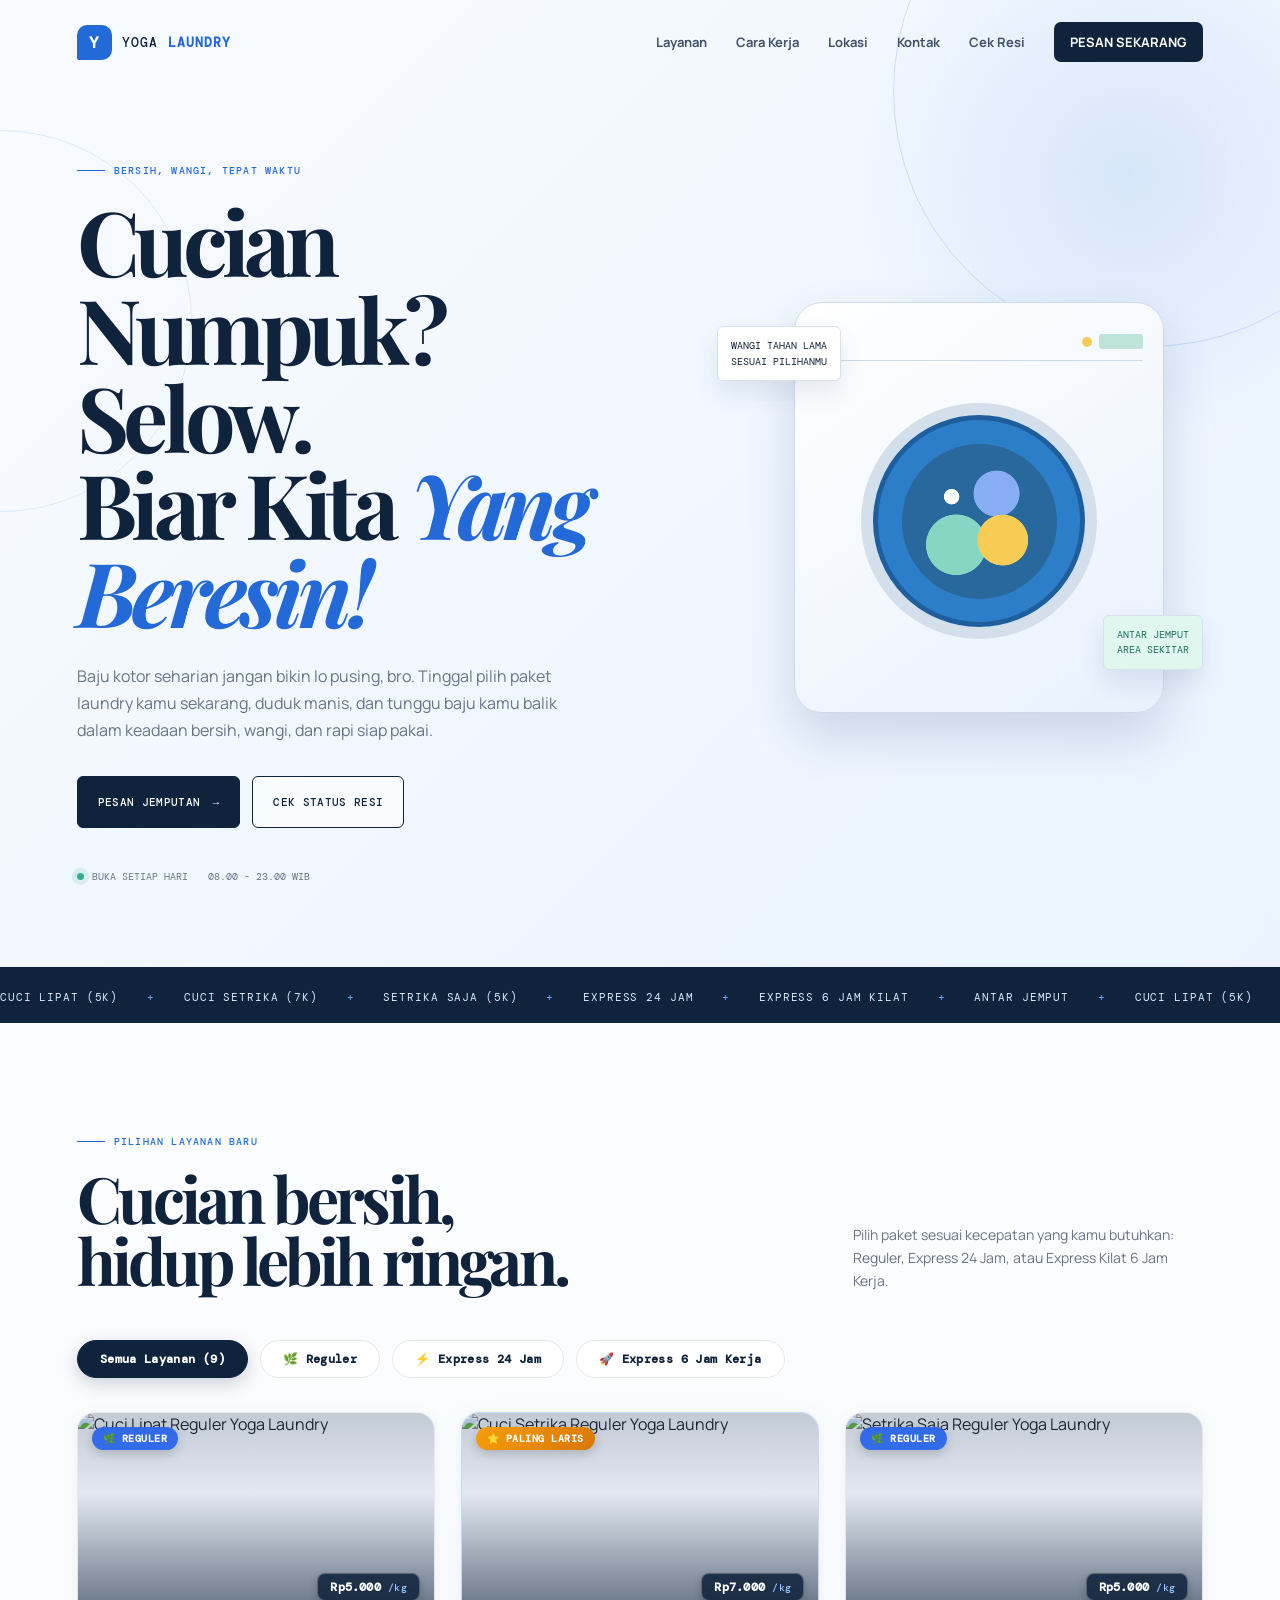
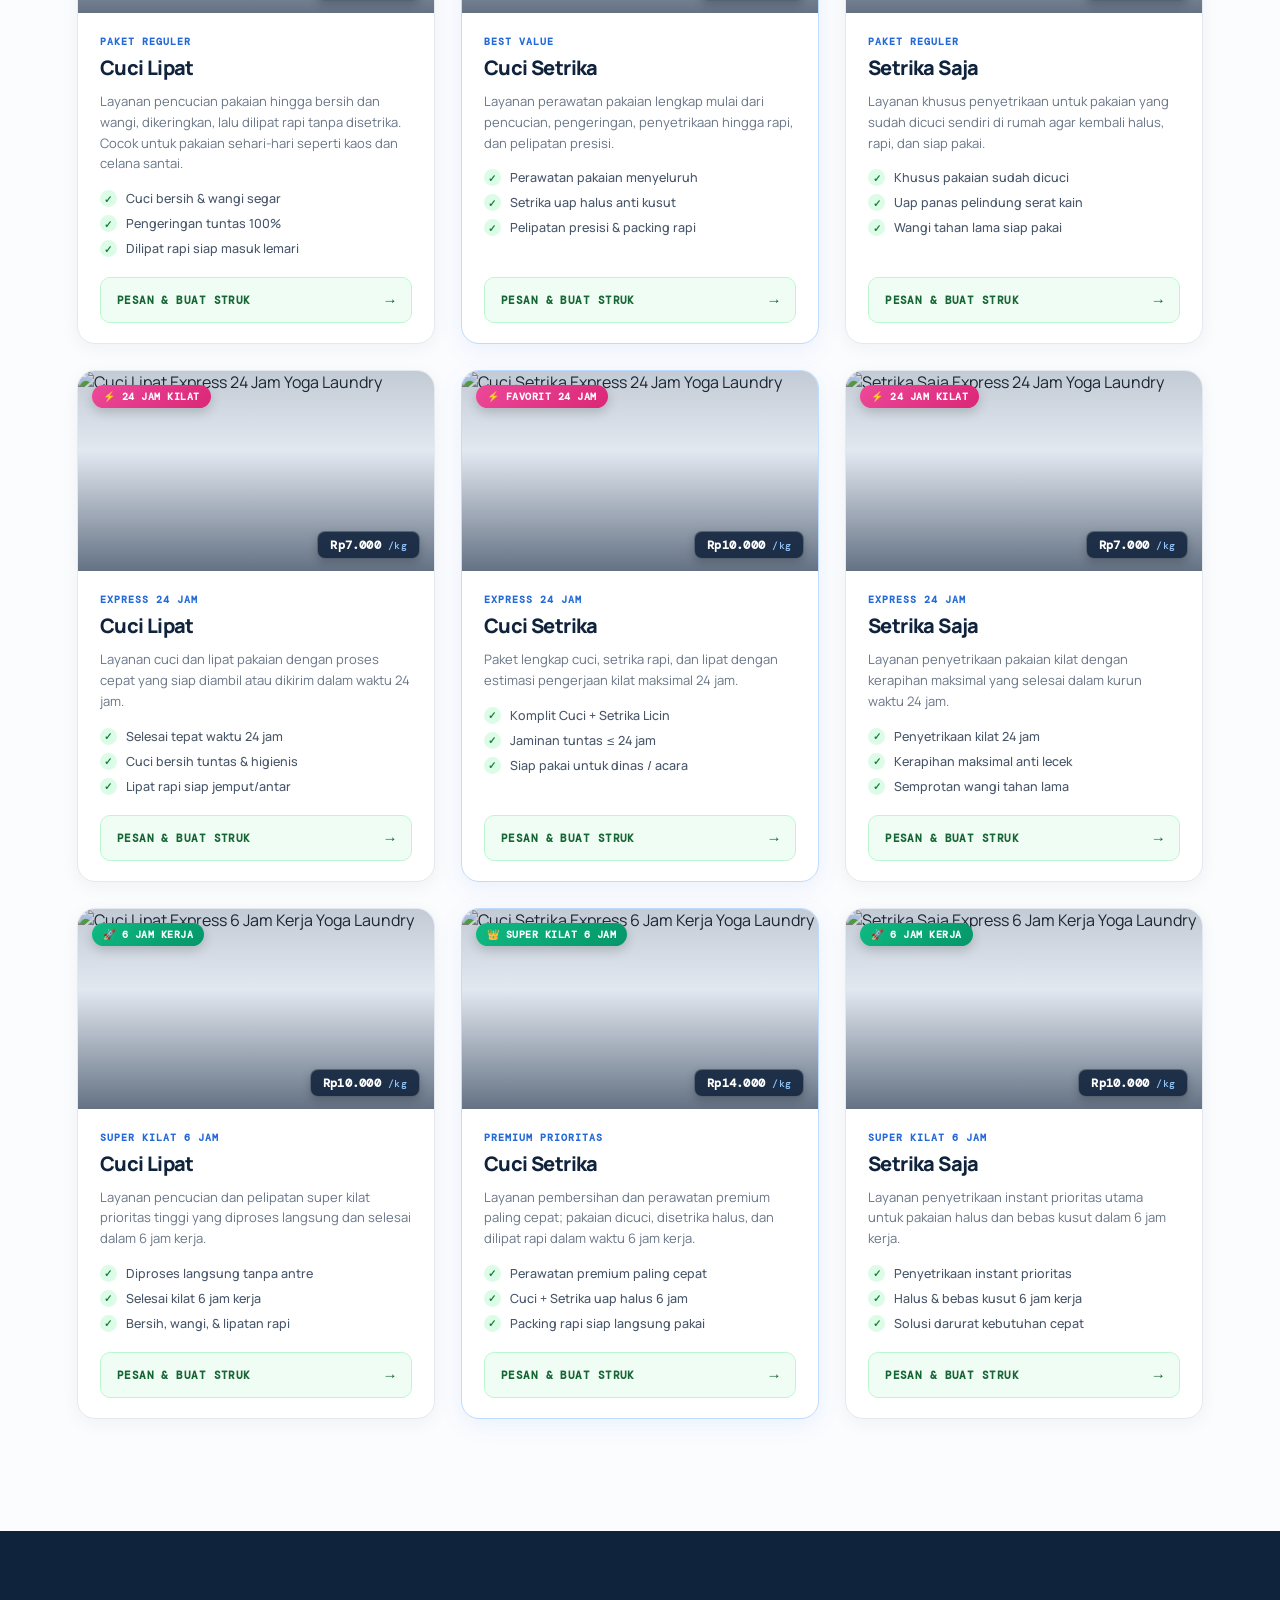
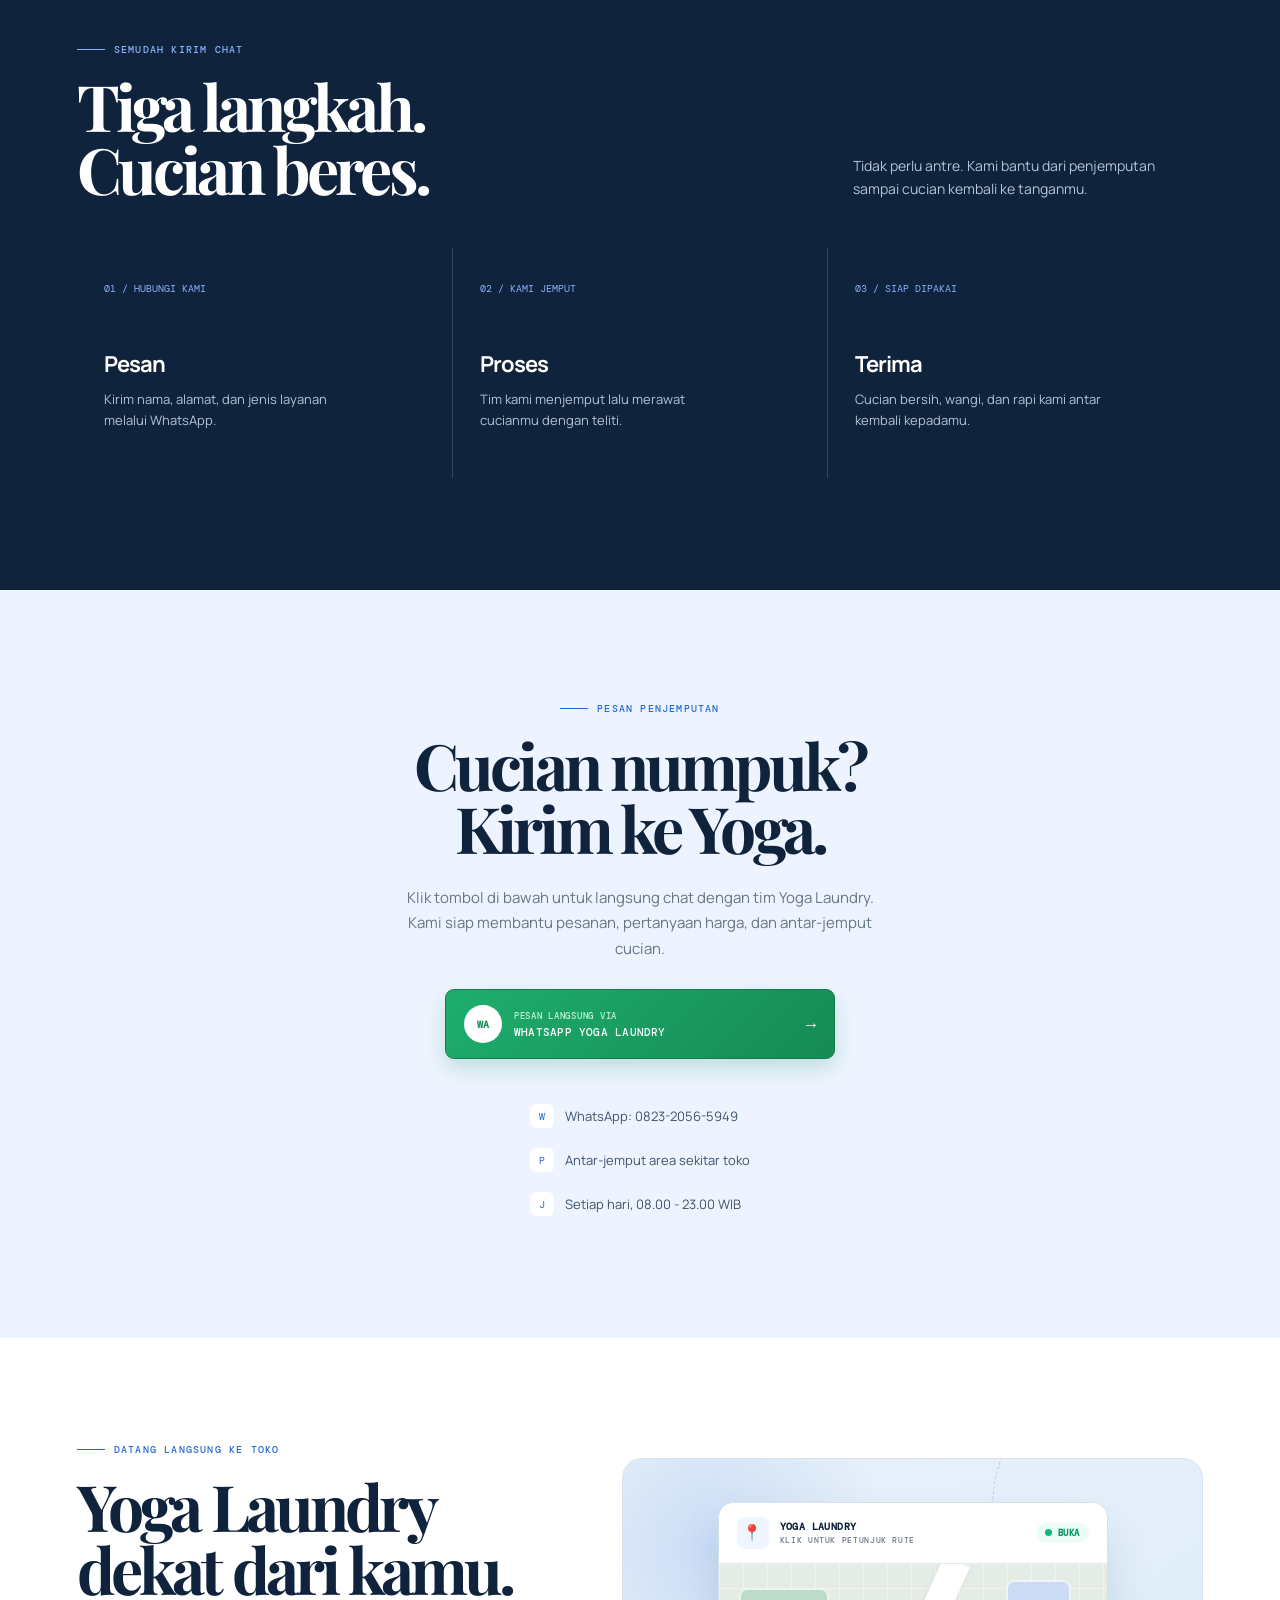
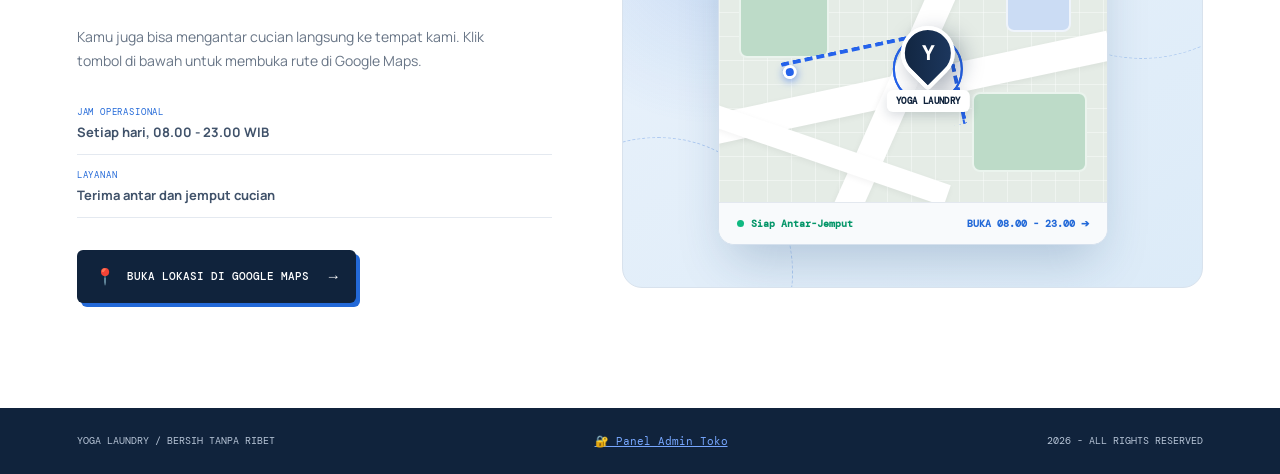
==== commit 77841ff6: "Update index.html" ====
--- a/index.html
+++ b/index.html
@@ -1,21 +1,46 @@
 <!DOCTYPE html>
 <html lang="id">
-
 <head>
   <meta charset="UTF-8">
   <meta name="viewport" content="width=device-width, initial-scale=1.0">
-  <meta name="description" content="Yoga Laundry - Laundry bersih, wangi, dan antar jemput.">
+  <meta
+    name="description"
+    content="Yoga Laundry - Laundry bersih, wangi, dan antar jemput."
+  >
+
   <title>Yoga Laundry | Bersih Tanpa Ribet</title>
 
+  <!-- PWA Yoga Laundry -->
+  <link rel="manifest" href="/manifest.webmanifest">
+  <meta name="theme-color" content="#10233c">
+  <meta name="apple-mobile-web-app-title" content="Yoga Laundry">
+
+  <!-- File ikon berada di folder utama, sejajar dengan index.html -->
+  <link
+    rel="icon"
+    type="image/png"
+    sizes="192x192"
+    href="/icon-192.png"
+  >
+  <link
+    rel="apple-touch-icon"
+    sizes="180x180"
+    href="/apple-touch-icon.png"
+  >
+
+  <!-- Fonts -->
   <link rel="preconnect" href="https://fonts.googleapis.com">
   <link rel="preconnect" href="https://fonts.gstatic.com" crossorigin>
   <link
     href="https://fonts.googleapis.com/css2?family=DM+Mono:wght@400;500&family=Manrope:wght@400;500;600;700;800&family=Playfair+Display:ital,wght@0,700;0,800;1,700&display=swap"
-    rel="stylesheet">
+    rel="stylesheet"
+  >
+
   <link rel="stylesheet" href="style.css">
 </head>
 
 <body>
+  <!-- NAVIGATION -->
   <header class="site-header">
     <nav class="nav-wrap">
       <a class="brand" href="#beranda">
@@ -23,8 +48,16 @@
         YOGA <b>LAUNDRY</b>
       </a>
 
-      <button id="menuButton" class="menu-button" type="button" aria-expanded="false"
-        aria-label="Buka menu navigasi">MENU +</button>
+      <button
+        id="menuButton"
+        class="menu-button"
+        type="button"
+        aria-expanded="false"
+        aria-controls="navLinks"
+        aria-label="Menu navigasi"
+      >
+        MENU +
+      </button>
 
       <div id="navLinks" class="nav-links">
         <a href="#layanan">Layanan</a>
@@ -32,12 +65,19 @@
         <a href="#lokasi">Lokasi</a>
         <a href="#pesan">Kontak</a>
         <a href="#cek-resi" id="btnOpenTrackingNav">Cek Resi</a>
-        <a class="nav-order" href="#pesan" data-open-order="true">PESAN SEKARANG</a>
+        <a
+          class="nav-order"
+          href="#pesan"
+          data-open-order="true"
+        >
+          PESAN SEKARANG
+        </a>
       </div>
     </nav>
   </header>
 
   <main>
+    <!-- HERO -->
     <section id="beranda" class="hero">
       <div class="hero-grid">
         <div class="hero-content">
@@ -50,17 +90,25 @@
           </h1>
 
           <p class="hero-copy">
-            Baju kotor seharian jangan bikin lo pusing, bro. Tinggal pilih paket
-            laundry kamu sekarang, duduk manis, dan tunggu baju kamu balik dalam
-            keadaan bersih, wangi, dan rapi siap pakai.
+            Baju kotor seharian jangan bikin lo pusing, bro. Tinggal pilih
+            paket laundry kamu sekarang, duduk manis, dan tunggu baju kamu
+            balik dalam keadaan bersih, wangi, dan rapi siap pakai.
           </p>
 
           <div class="hero-actions">
-            <button class="button button-primary" type="button" data-open-order="true">
-              PESAN JEMPUTAN <span>-></span>
+            <button
+              class="button button-primary"
+              type="button"
+              data-open-order="true"
+            >
+              PESAN JEMPUTAN <span>→</span>
             </button>
 
-            <button class="button button-secondary" type="button" id="btnOpenTrackingHero">
+            <button
+              class="button button-secondary"
+              type="button"
+              id="btnOpenTrackingHero"
+            >
               CEK STATUS RESI
             </button>
           </div>
@@ -94,6 +142,7 @@
       </div>
     </section>
 
+    <!-- RUNNING TEXT -->
     <section class="marquee" aria-label="Informasi layanan">
       <div class="marquee-track">
         CUCI LIPAT (5K) <span>+</span>
@@ -111,6 +160,7 @@
       </div>
     </section>
 
+    <!-- SERVICES -->
     <section id="layanan" class="section">
       <div class="section-wrap">
         <div class="section-heading">
@@ -120,31 +170,77 @@
           </div>
 
           <p>
-            Pilih paket sesuai kecepatan yang kamu butuhkan: Reguler, Express 24 Jam, atau Express Kilat 6 Jam Kerja.
+            Pilih paket sesuai kecepatan yang kamu butuhkan: Reguler,
+            Express 24 Jam, atau Express Kilat 6 Jam Kerja.
           </p>
         </div>
 
-        <!-- Filter Kategori Layanan -->
-        <div class="service-tabs-wrap" role="tablist" aria-label="Kategori Layanan">
-          <button type="button" class="service-tab-btn active" data-filter="all">Semua Layanan (9)</button>
-          <button type="button" class="service-tab-btn" data-filter="reguler">🌿 Reguler</button>
-          <button type="button" class="service-tab-btn" data-filter="express-24">⚡ Express 24 Jam</button>
-          <button type="button" class="service-tab-btn" data-filter="express-6">🚀 Express 6 Jam Kerja</button>
+        <div
+          class="service-tabs-wrap"
+          role="group"
+          aria-label="Kategori layanan"
+        >
+          <button
+            type="button"
+            class="service-tab-btn active"
+            data-filter="all"
+          >
+            Semua Layanan (9)
+          </button>
+          <button
+            type="button"
+            class="service-tab-btn"
+            data-filter="reguler"
+          >
+            🌿 Reguler
+          </button>
+          <button
+            type="button"
+            class="service-tab-btn"
+            data-filter="express-24"
+          >
+            ⚡ Express 24 Jam
+          </button>
+          <button
+            type="button"
+            class="service-tab-btn"
+            data-filter="express-6"
+          >
+            🚀 Express 6 Jam Kerja
+          </button>
         </div>
 
         <div class="service-grid" id="serviceCardGrid">
-          <!-- ================= KATEGORI 1: REGULER ================= -->
-          <!-- 1. Cuci Lipat (Reguler) -->
-          <div class="service-card service-link-card" data-category="reguler" data-open-order="true" data-service="Cuci Lipat (Reguler)" role="button" tabindex="0">
+          <!-- 1. CUCI LIPAT REGULER -->
+          <div
+            class="service-card service-link-card"
+            data-category="reguler"
+            data-open-order="true"
+            data-service="Cuci Lipat (Reguler)"
+            role="button"
+            tabindex="0"
+          >
             <div class="card-thumb-wrap">
-              <img src="https://images.unsplash.com/photo-1517677208171-0bc6725a3e60?auto=format&fit=crop&w=700&q=80" alt="Cuci Lipat Reguler Yoga Laundry" class="card-thumb-img" loading="lazy">
+              <img
+                src="https://images.unsplash.com/photo-1517677208171-0bc6725a3e60?auto=format&fit=crop&w=700&q=80"
+                alt="Cuci Lipat Reguler Yoga Laundry"
+                class="card-thumb-img"
+                loading="lazy"
+              >
               <span class="card-badge badge-blue">🌿 REGULER</span>
-              <span class="card-price-pill">Rp5.000 <small>/kg</small></span>
-            </div>
+              <span class="card-price-pill">
+                Rp5.000 <small>/kg</small>
+              </span>
+            </div>
+
             <div class="card-body">
               <span class="card-category">PAKET REGULER</span>
               <h3>Cuci Lipat</h3>
-              <p>Layanan pencucian pakaian hingga bersih dan wangi, dikeringkan, lalu dilipat rapi tanpa disetrika. Cocok untuk pakaian sehari-hari seperti kaos dan celana santai.</p>
+              <p>
+                Layanan pencucian pakaian hingga bersih dan wangi,
+                dikeringkan, lalu dilipat rapi tanpa disetrika. Cocok
+                untuk pakaian sehari-hari seperti kaos dan celana santai.
+              </p>
               <ul class="card-perks">
                 <li><span class="perk-check">✓</span> Cuci bersih &amp; wangi segar</li>
                 <li><span class="perk-check">✓</span> Pengeringan tuntas 100%</li>
@@ -157,17 +253,35 @@
             </div>
           </div>
 
-          <!-- 2. Cuci Setrika (Reguler) -->
-          <div class="service-card service-link-card featured-service" data-category="reguler" data-open-order="true" data-service="Cuci Setrika (Reguler)" role="button" tabindex="0">
+          <!-- 2. CUCI SETRIKA REGULER -->
+          <div
+            class="service-card service-link-card featured-service"
+            data-category="reguler"
+            data-open-order="true"
+            data-service="Cuci Setrika (Reguler)"
+            role="button"
+            tabindex="0"
+          >
             <div class="card-thumb-wrap">
-              <img src="https://images.unsplash.com/photo-1582735689369-4fe89db7114c?auto=format&fit=crop&w=700&q=80" alt="Cuci Setrika Reguler Yoga Laundry" class="card-thumb-img" loading="lazy">
+              <img
+                src="https://images.unsplash.com/photo-1582735689369-4fe89db7114c?auto=format&fit=crop&w=700&q=80"
+                alt="Cuci Setrika Reguler Yoga Laundry"
+                class="card-thumb-img"
+                loading="lazy"
+              >
               <span class="card-badge badge-amber">⭐ PALING LARIS</span>
-              <span class="card-price-pill">Rp7.000 <small>/kg</small></span>
-            </div>
+              <span class="card-price-pill">
+                Rp7.000 <small>/kg</small>
+              </span>
+            </div>
+
             <div class="card-body">
               <span class="card-category">BEST VALUE</span>
               <h3>Cuci Setrika</h3>
-              <p>Layanan perawatan pakaian lengkap mulai dari pencucian, pengeringan, penyetrikaan hingga rapi, dan pelipatan presisi.</p>
+              <p>
+                Layanan perawatan pakaian lengkap mulai dari pencucian,
+                pengeringan, penyetrikaan hingga rapi, dan pelipatan presisi.
+              </p>
               <ul class="card-perks">
                 <li><span class="perk-check">✓</span> Perawatan pakaian menyeluruh</li>
                 <li><span class="perk-check">✓</span> Setrika uap halus anti kusut</li>
@@ -180,17 +294,36 @@
             </div>
           </div>
 
-          <!-- 3. Setrika Saja (Reguler) -->
-          <div class="service-card service-link-card" data-category="reguler" data-open-order="true" data-service="Setrika Saja (Reguler)" role="button" tabindex="0">
+          <!-- 3. SETRIKA SAJA REGULER -->
+          <div
+            class="service-card service-link-card"
+            data-category="reguler"
+            data-open-order="true"
+            data-service="Setrika Saja (Reguler)"
+            role="button"
+            tabindex="0"
+          >
             <div class="card-thumb-wrap">
-              <img src="https://images.unsplash.com/photo-1604335399105-a0c585fd81a1?auto=format&fit=crop&w=700&q=80" alt="Setrika Saja Reguler Yoga Laundry" class="card-thumb-img" loading="lazy">
+              <img
+                src="https://images.unsplash.com/photo-1604335399105-a0c585fd81a1?auto=format&fit=crop&w=700&q=80"
+                alt="Setrika Saja Reguler Yoga Laundry"
+                class="card-thumb-img"
+                loading="lazy"
+              >
               <span class="card-badge badge-blue">🌿 REGULER</span>
-              <span class="card-price-pill">Rp5.000 <small>/kg</small></span>
-            </div>
+              <span class="card-price-pill">
+                Rp5.000 <small>/kg</small>
+              </span>
+            </div>
+
             <div class="card-body">
               <span class="card-category">PAKET REGULER</span>
               <h3>Setrika Saja</h3>
-              <p>Layanan khusus penyetrikaan untuk pakaian yang sudah dicuci sendiri di rumah agar kembali halus, rapi, dan siap pakai.</p>
+              <p>
+                Layanan khusus penyetrikaan untuk pakaian yang sudah
+                dicuci sendiri di rumah agar kembali halus, rapi, dan
+                siap pakai.
+              </p>
               <ul class="card-perks">
                 <li><span class="perk-check">✓</span> Khusus pakaian sudah dicuci</li>
                 <li><span class="perk-check">✓</span> Uap panas pelindung serat kain</li>
@@ -203,18 +336,35 @@
             </div>
           </div>
 
-          <!-- ================= KATEGORI 2: EXPRESS 24 JAM ================= -->
-          <!-- 4. Cuci Lipat (Express 24 Jam) -->
-          <div class="service-card service-link-card" data-category="express-24" data-open-order="true" data-service="Cuci Lipat (Express 24 Jam)" role="button" tabindex="0">
+          <!-- 4. CUCI LIPAT EXPRESS 24 JAM -->
+          <div
+            class="service-card service-link-card"
+            data-category="express-24"
+            data-open-order="true"
+            data-service="Cuci Lipat (Express 24 Jam)"
+            role="button"
+            tabindex="0"
+          >
             <div class="card-thumb-wrap">
-              <img src="https://images.unsplash.com/photo-1517677208171-0bc6725a3e60?auto=format&fit=crop&w=700&q=80" alt="Cuci Lipat Express 24 Jam Yoga Laundry" class="card-thumb-img" loading="lazy">
+              <img
+                src="https://images.unsplash.com/photo-1517677208171-0bc6725a3e60?auto=format&fit=crop&w=700&q=80"
+                alt="Cuci Lipat Express 24 Jam Yoga Laundry"
+                class="card-thumb-img"
+                loading="lazy"
+              >
               <span class="card-badge badge-pink">⚡ 24 JAM KILAT</span>
-              <span class="card-price-pill">Rp7.000 <small>/kg</small></span>
-            </div>
+              <span class="card-price-pill">
+                Rp7.000 <small>/kg</small>
+              </span>
+            </div>
+
             <div class="card-body">
               <span class="card-category">EXPRESS 24 JAM</span>
               <h3>Cuci Lipat</h3>
-              <p>Layanan cuci dan lipat pakaian dengan proses cepat yang siap diambil atau dikirim dalam waktu 24 jam.</p>
+              <p>
+                Layanan cuci dan lipat pakaian dengan proses cepat yang
+                siap diambil atau dikirim dalam waktu 24 jam.
+              </p>
               <ul class="card-perks">
                 <li><span class="perk-check">✓</span> Selesai tepat waktu 24 jam</li>
                 <li><span class="perk-check">✓</span> Cuci bersih tuntas &amp; higienis</li>
@@ -227,17 +377,35 @@
             </div>
           </div>
 
-          <!-- 5. Cuci Setrika (Express 24 Jam) -->
-          <div class="service-card service-link-card featured-service" data-category="express-24" data-open-order="true" data-service="Cuci Setrika (Express 24 Jam)" role="button" tabindex="0">
+          <!-- 5. CUCI SETRIKA EXPRESS 24 JAM -->
+          <div
+            class="service-card service-link-card featured-service"
+            data-category="express-24"
+            data-open-order="true"
+            data-service="Cuci Setrika (Express 24 Jam)"
+            role="button"
+            tabindex="0"
+          >
             <div class="card-thumb-wrap">
-              <img src="https://images.unsplash.com/photo-1582735689369-4fe89db7114c?auto=format&fit=crop&w=700&q=80" alt="Cuci Setrika Express 24 Jam Yoga Laundry" class="card-thumb-img" loading="lazy">
+              <img
+                src="https://images.unsplash.com/photo-1582735689369-4fe89db7114c?auto=format&fit=crop&w=700&q=80"
+                alt="Cuci Setrika Express 24 Jam Yoga Laundry"
+                class="card-thumb-img"
+                loading="lazy"
+              >
               <span class="card-badge badge-pink">⚡ FAVORIT 24 JAM</span>
-              <span class="card-price-pill">Rp10.000 <small>/kg</small></span>
-            </div>
+              <span class="card-price-pill">
+                Rp10.000 <small>/kg</small>
+              </span>
+            </div>
+
             <div class="card-body">
               <span class="card-category">EXPRESS 24 JAM</span>
               <h3>Cuci Setrika</h3>
-              <p>Paket lengkap cuci, setrika rapi, dan lipat dengan estimasi pengerjaan kilat maksimal 24 jam.</p>
+              <p>
+                Paket lengkap cuci, setrika rapi, dan lipat dengan estimasi
+                pengerjaan kilat maksimal 24 jam.
+              </p>
               <ul class="card-perks">
                 <li><span class="perk-check">✓</span> Komplit Cuci + Setrika Licin</li>
                 <li><span class="perk-check">✓</span> Jaminan tuntas &le; 24 jam</li>
@@ -250,17 +418,35 @@
             </div>
           </div>
 
-          <!-- 6. Setrika Saja (Express 24 Jam) -->
-          <div class="service-card service-link-card" data-category="express-24" data-open-order="true" data-service="Setrika Saja (Express 24 Jam)" role="button" tabindex="0">
+          <!-- 6. SETRIKA SAJA EXPRESS 24 JAM -->
+          <div
+            class="service-card service-link-card"
+            data-category="express-24"
+            data-open-order="true"
+            data-service="Setrika Saja (Express 24 Jam)"
+            role="button"
+            tabindex="0"
+          >
             <div class="card-thumb-wrap">
-              <img src="https://images.unsplash.com/photo-1604335399105-a0c585fd81a1?auto=format&fit=crop&w=700&q=80" alt="Setrika Saja Express 24 Jam Yoga Laundry" class="card-thumb-img" loading="lazy">
+              <img
+                src="https://images.unsplash.com/photo-1604335399105-a0c585fd81a1?auto=format&fit=crop&w=700&q=80"
+                alt="Setrika Saja Express 24 Jam Yoga Laundry"
+                class="card-thumb-img"
+                loading="lazy"
+              >
               <span class="card-badge badge-pink">⚡ 24 JAM KILAT</span>
-              <span class="card-price-pill">Rp7.000 <small>/kg</small></span>
-            </div>
+              <span class="card-price-pill">
+                Rp7.000 <small>/kg</small>
+              </span>
+            </div>
+
             <div class="card-body">
               <span class="card-category">EXPRESS 24 JAM</span>
               <h3>Setrika Saja</h3>
-              <p>Layanan penyetrikaan pakaian kilat dengan kerapihan maksimal yang selesai dalam kurun waktu 24 jam.</p>
+              <p>
+                Layanan penyetrikaan pakaian kilat dengan kerapihan
+                maksimal yang selesai dalam kurun waktu 24 jam.
+              </p>
               <ul class="card-perks">
                 <li><span class="perk-check">✓</span> Penyetrikaan kilat 24 jam</li>
                 <li><span class="perk-check">✓</span> Kerapihan maksimal anti lecek</li>
@@ -273,18 +459,35 @@
             </div>
           </div>
 
-          <!-- ================= KATEGORI 3: EXPRESS 6 JAM KERJA ================= -->
-          <!-- 7. Cuci Lipat (Express 6 Jam Kerja) -->
-          <div class="service-card service-link-card" data-category="express-6" data-open-order="true" data-service="Cuci Lipat (Express 6 Jam)" role="button" tabindex="0">
+          <!-- 7. CUCI LIPAT EXPRESS 6 JAM -->
+          <div
+            class="service-card service-link-card"
+            data-category="express-6"
+            data-open-order="true"
+            data-service="Cuci Lipat (Express 6 Jam)"
+            role="button"
+            tabindex="0"
+          >
             <div class="card-thumb-wrap">
-              <img src="https://images.unsplash.com/photo-1517677208171-0bc6725a3e60?auto=format&fit=crop&w=700&q=80" alt="Cuci Lipat Express 6 Jam Kerja Yoga Laundry" class="card-thumb-img" loading="lazy">
+              <img
+                src="https://images.unsplash.com/photo-1517677208171-0bc6725a3e60?auto=format&fit=crop&w=700&q=80"
+                alt="Cuci Lipat Express 6 Jam Kerja Yoga Laundry"
+                class="card-thumb-img"
+                loading="lazy"
+              >
               <span class="card-badge badge-green">🚀 6 JAM KERJA</span>
-              <span class="card-price-pill">Rp10.000 <small>/kg</small></span>
-            </div>
+              <span class="card-price-pill">
+                Rp10.000 <small>/kg</small>
+              </span>
+            </div>
+
             <div class="card-body">
               <span class="card-category">SUPER KILAT 6 JAM</span>
               <h3>Cuci Lipat</h3>
-              <p>Layanan pencucian dan pelipatan super kilat prioritas tinggi yang diproses langsung dan selesai dalam 6 jam kerja.</p>
+              <p>
+                Layanan pencucian dan pelipatan super kilat prioritas
+                tinggi yang diproses langsung dan selesai dalam 6 jam kerja.
+              </p>
               <ul class="card-perks">
                 <li><span class="perk-check">✓</span> Diproses langsung tanpa antre</li>
                 <li><span class="perk-check">✓</span> Selesai kilat 6 jam kerja</li>
@@ -297,17 +500,36 @@
             </div>
           </div>
 
-          <!-- 8. Cuci Setrika (Express 6 Jam Kerja) -->
-          <div class="service-card service-link-card featured-service" data-category="express-6" data-open-order="true" data-service="Cuci Setrika (Express 6 Jam)" role="button" tabindex="0">
+          <!-- 8. CUCI SETRIKA EXPRESS 6 JAM -->
+          <div
+            class="service-card service-link-card featured-service"
+            data-category="express-6"
+            data-open-order="true"
+            data-service="Cuci Setrika (Express 6 Jam)"
+            role="button"
+            tabindex="0"
+          >
             <div class="card-thumb-wrap">
-              <img src="https://images.unsplash.com/photo-1582735689369-4fe89db7114c?auto=format&fit=crop&w=700&q=80" alt="Cuci Setrika Express 6 Jam Kerja Yoga Laundry" class="card-thumb-img" loading="lazy">
+              <img
+                src="https://images.unsplash.com/photo-1582735689369-4fe89db7114c?auto=format&fit=crop&w=700&q=80"
+                alt="Cuci Setrika Express 6 Jam Kerja Yoga Laundry"
+                class="card-thumb-img"
+                loading="lazy"
+              >
               <span class="card-badge badge-green">👑 SUPER KILAT 6 JAM</span>
-              <span class="card-price-pill">Rp14.000 <small>/kg</small></span>
-            </div>
+              <span class="card-price-pill">
+                Rp14.000 <small>/kg</small>
+              </span>
+            </div>
+
             <div class="card-body">
               <span class="card-category">PREMIUM PRIORITAS</span>
               <h3>Cuci Setrika</h3>
-              <p>Layanan pembersihan dan perawatan premium paling cepat; pakaian dicuci, disetrika halus, dan dilipat rapi dalam waktu 6 jam kerja.</p>
+              <p>
+                Layanan pembersihan dan perawatan premium paling cepat;
+                pakaian dicuci, disetrika halus, dan dilipat rapi dalam
+                waktu 6 jam kerja.
+              </p>
               <ul class="card-perks">
                 <li><span class="perk-check">✓</span> Perawatan premium paling cepat</li>
                 <li><span class="perk-check">✓</span> Cuci + Setrika uap halus 6 jam</li>
@@ -320,17 +542,35 @@
             </div>
           </div>
 
-          <!-- 9. Setrika Saja (Express 6 Jam Kerja) -->
-          <div class="service-card service-link-card" data-category="express-6" data-open-order="true" data-service="Setrika Saja (Express 6 Jam)" role="button" tabindex="0">
+          <!-- 9. SETRIKA SAJA EXPRESS 6 JAM -->
+          <div
+            class="service-card service-link-card"
+            data-category="express-6"
+            data-open-order="true"
+            data-service="Setrika Saja (Express 6 Jam)"
+            role="button"
+            tabindex="0"
+          >
             <div class="card-thumb-wrap">
-              <img src="https://images.unsplash.com/photo-1604335399105-a0c585fd81a1?auto=format&fit=crop&w=700&q=80" alt="Setrika Saja Express 6 Jam Kerja Yoga Laundry" class="card-thumb-img" loading="lazy">
+              <img
+                src="https://images.unsplash.com/photo-1604335399105-a0c585fd81a1?auto=format&fit=crop&w=700&q=80"
+                alt="Setrika Saja Express 6 Jam Kerja Yoga Laundry"
+                class="card-thumb-img"
+                loading="lazy"
+              >
               <span class="card-badge badge-green">🚀 6 JAM KERJA</span>
-              <span class="card-price-pill">Rp10.000 <small>/kg</small></span>
-            </div>
+              <span class="card-price-pill">
+                Rp10.000 <small>/kg</small>
+              </span>
+            </div>
+
             <div class="card-body">
               <span class="card-category">SUPER KILAT 6 JAM</span>
               <h3>Setrika Saja</h3>
-              <p>Layanan penyetrikaan instant prioritas utama untuk pakaian halus dan bebas kusut dalam 6 jam kerja.</p>
+              <p>
+                Layanan penyetrikaan instant prioritas utama untuk
+                pakaian halus dan bebas kusut dalam 6 jam kerja.
+              </p>
               <ul class="card-perks">
                 <li><span class="perk-check">✓</span> Penyetrikaan instant prioritas</li>
                 <li><span class="perk-check">✓</span> Halus &amp; bebas kusut 6 jam kerja</li>
@@ -346,6 +586,7 @@
       </div>
     </section>
 
+    <!-- CARA KERJA -->
     <section id="cara-kerja" class="section process-section">
       <div class="section-wrap">
         <div class="section-heading">
@@ -353,10 +594,9 @@
             <p class="eyebrow">Semudah kirim chat</p>
             <h2>Tiga langkah.<br>Cucian beres.</h2>
           </div>
-
           <p>
-            Tidak perlu antre. Kami bantu dari penjemputan sampai cucian kembali
-            ke tanganmu.
+            Tidak perlu antre. Kami bantu dari penjemputan sampai cucian
+            kembali ke tanganmu.
           </p>
         </div>
 
@@ -376,12 +616,15 @@
           <article class="step">
             <span class="step-number">03 / SIAP DIPAKAI</span>
             <h3>Terima</h3>
-            <p>Cucian bersih, wangi, dan rapi kami antar kembali kepadamu.</p>
+            <p>
+              Cucian bersih, wangi, dan rapi kami antar kembali kepadamu.
+            </p>
           </article>
         </div>
       </div>
     </section>
 
+    <!-- KONTAK -->
     <section id="pesan" class="section order-section">
       <div class="section-wrap order-grid">
         <div class="order-copy">
@@ -389,19 +632,23 @@
           <h2>Cucian numpuk?<br>Kirim ke Yoga.</h2>
 
           <p>
-            Klik tombol di bawah untuk langsung chat dengan tim Yoga Laundry.
-            Kami siap membantu pesanan, pertanyaan harga, dan antar-jemput cucian.
+            Klik tombol di bawah untuk langsung chat dengan tim Yoga
+            Laundry. Kami siap membantu pesanan, pertanyaan harga, dan
+            antar-jemput cucian.
           </p>
 
-          <a class="whatsapp-direct-button"
+          <a
+            class="whatsapp-direct-button"
             href="https://wa.me/6282320565949?text=Halo%20Yoga%20Laundry%2C%20saya%20ingin%20memesan%20layanan%20laundry."
-            target="_blank" rel="noopener noreferrer">
+            target="_blank"
+            rel="noopener noreferrer"
+          >
             <span class="whatsapp-icon">WA</span>
             <span>
               <small>PESAN LANGSUNG VIA</small>
               WHATSAPP YOGA LAUNDRY
             </span>
-            <b>-></b>
+            <b>→</b>
           </a>
 
           <ul class="contact-list">
@@ -413,6 +660,7 @@
       </div>
     </section>
 
+    <!-- LOKASI -->
     <section id="lokasi" class="location-section">
       <div class="location-wrap">
         <div class="location-copy">
@@ -420,8 +668,8 @@
           <h2>Yoga Laundry<br>dekat dari kamu.</h2>
 
           <p>
-            Kamu juga bisa mengantar cucian langsung ke tempat kami. Klik tombol
-            di bawah untuk membuka rute di Google Maps.
+            Kamu juga bisa mengantar cucian langsung ke tempat kami.
+            Klik tombol di bawah untuk membuka rute di Google Maps.
           </p>
 
           <div class="location-info">
@@ -429,18 +677,21 @@
               <span>JAM OPERASIONAL</span>
               <strong>Setiap hari, 08.00 - 23.00 WIB</strong>
             </div>
-
             <div>
               <span>LAYANAN</span>
               <strong>Terima antar dan jemput cucian</strong>
             </div>
           </div>
 
-          <a class="map-button" href="https://maps.app.goo.gl/6UXCU31bJ73kN5bC8?g_st=ac" target="_blank"
-            rel="noopener noreferrer">
+          <a
+            class="map-button"
+            href="https://maps.app.goo.gl/6UXCU31bJ73kN5bC8?g_st=ac"
+            target="_blank"
+            rel="noopener noreferrer"
+          >
             <span class="map-pin">📍</span>
             <span>BUKA LOKASI DI GOOGLE MAPS</span>
-            <b>-></b>
+            <b>→</b>
           </a>
         </div>
 
@@ -448,15 +699,21 @@
           <div class="map-orbit orbit-one"></div>
           <div class="map-orbit orbit-two"></div>
 
-          <a class="map-card-modern map-card-interactive" href="https://maps.app.goo.gl/6UXCU31bJ73kN5bC8?g_st=ac"
-            target="_blank" rel="noopener noreferrer">
+          <a
+            class="map-card-modern map-card-interactive"
+            href="https://maps.app.goo.gl/6UXCU31bJ73kN5bC8?g_st=ac"
+            target="_blank"
+            rel="noopener noreferrer"
+          >
             <div class="map-card-top">
               <span class="map-app-icon">📍</span>
               <span>
                 YOGA LAUNDRY<br>
                 <small>KLIK UNTUK PETUNJUK RUTE</small>
               </span>
-              <span class="map-live-badge"><i class="map-live-dot"></i> BUKA</span>
+              <span class="map-live-badge">
+                <i class="map-live-dot"></i> BUKA
+              </span>
             </div>
 
             <div class="map-canvas">
@@ -469,12 +726,10 @@
               <div class="map-street street-two"></div>
               <div class="map-street street-three"></div>
 
-              <!-- Rute Antar-Jemput yang Aktif -->
               <div class="map-route">
                 <span class="route-runner"></span>
               </div>
 
-              <!-- Pin Lokasi dengan Radar Berdenyut -->
               <div class="location-marker">
                 <div class="radar-pulse"></div>
                 <div class="radar-pulse pulse-delay"></div>
@@ -493,17 +748,23 @@
     </section>
   </main>
 
+  <!-- FOOTER -->
   <footer class="site-footer">
     <div class="footer-wrap">
       <span>YOGA LAUNDRY / BERSIH TANPA RIBET</span>
-      <a href="admin.html" class="footer-admin-link" target="_blank">🔐 Panel Admin Toko</a>
+      <a
+        href="admin.html"
+        class="footer-admin-link"
+        target="_blank"
+        rel="noopener noreferrer"
+      >
+        🔐 Panel Admin Toko
+      </a>
       <span>2026 - ALL RIGHTS RESERVED</span>
     </div>
   </footer>
 
-  <!-- ===================================================
-       MODAL: FORMULIR PEMESANAN ONLINE (AUTO LOG TO STORAGE)
-       =================================================== -->
+  <!-- MODAL PEMESANAN -->
   <div id="orderModal" class="site-modal" style="display: none;">
     <div class="site-modal-dialog">
       <div class="site-modal-header">
@@ -511,53 +772,101 @@
           <span class="modal-eyebrow">PESAN ANTAR-JEMPUT</span>
           <h3>Formulir Cucian Yoga Laundry</h3>
         </div>
-        <button type="button" class="btn-close-site-modal" id="btnCloseOrderModal">&times;</button>
+        <button
+          type="button"
+          class="btn-close-site-modal"
+          id="btnCloseOrderModal"
+          aria-label="Tutup formulir pesanan"
+        >&times;</button>
       </div>
 
       <form id="orderForm" class="site-modal-body form-grid-customer">
         <div class="form-group-customer">
           <label for="custName">Nama Pemesan *</label>
-          <input type="text" id="custName" required placeholder="Contoh: Yoga Pratama">
+          <input
+            type="text"
+            id="custName"
+            required
+            autocomplete="name"
+            placeholder="Contoh: Yoga Pratama"
+          >
         </div>
 
         <div class="form-group-customer">
           <label for="custPhone">No. WhatsApp Aktif *</label>
-          <input type="tel" id="custPhone" required placeholder="Contoh: 082320565949">
-        </div>
-
-        <!-- LOCATION PICKER BLOCK -->
+          <input
+            type="tel"
+            id="custPhone"
+            required
+            autocomplete="tel"
+            placeholder="Contoh: 082320565949"
+          >
+        </div>
+
+        <!-- LOKASI PENJEMPUTAN -->
         <div class="form-group-customer full-span">
-          <label>📍 Lokasi Penjemputan *</label>
-
-          <!-- GPS Button -->
-          <button type="button" id="btnGetLocation" class="btn-get-location">
+          <label for="btnGetLocation">📍 Lokasi Penjemputan *</label>
+
+          <button
+            type="button"
+            id="btnGetLocation"
+            class="btn-get-location"
+          >
             <span class="btn-loc-icon">📍</span>
-            <span id="btnGetLocationText">Gunakan Lokasi GPS Saya (Otomatis)</span>
-            <span class="btn-loc-badge" id="locStatusBadge" style="display:none;"></span>
+            <span id="btnGetLocationText">
+              Gunakan Lokasi GPS Saya (Otomatis)
+            </span>
+            <span
+              class="btn-loc-badge"
+              id="locStatusBadge"
+              style="display: none;"
+            ></span>
           </button>
 
-          <!-- Location Preview Card (muncul setelah GPS berhasil) -->
-          <div id="locationPreviewCard" class="location-preview-card" style="display:none;">
+          <div
+            id="locationPreviewCard"
+            class="location-preview-card"
+            style="display: none;"
+          >
             <div class="loc-preview-row">
               <span class="loc-preview-pin">📍</span>
               <div class="loc-preview-info">
-                <span class="loc-preview-address" id="locPreviewAddress">Mendeteksi alamat...</span>
-                <div class="loc-preview-coords" id="locPreviewCoords"></div>
-              </div>
-              <a id="locPreviewMapLink" href="#" target="_blank" rel="noopener" class="loc-preview-map-btn">
+                <span
+                  class="loc-preview-address"
+                  id="locPreviewAddress"
+                >
+                  Mendeteksi alamat...
+                </span>
+                <div
+                  class="loc-preview-coords"
+                  id="locPreviewCoords"
+                ></div>
+              </div>
+              <a
+                id="locPreviewMapLink"
+                href="#"
+                target="_blank"
+                rel="noopener noreferrer"
+                class="loc-preview-map-btn"
+              >
                 Buka Maps ↗
               </a>
             </div>
           </div>
 
-          <!-- Manual Address textarea (alternatif / isi detail tambahan) -->
-          <label for="custAddress" style="margin-top: 10px; color: var(--muted); font-size: 10px; letter-spacing: 0.06em;">
-            DETAIL ALAMAT / PATOKAN TAMBAHAN (Opsional jika sudah pakai GPS)
+          <label
+            for="custAddress"
+            style="margin-top: 10px; color: var(--muted); font-size: 10px; letter-spacing: 0.06em;"
+          >
+            DETAIL ALAMAT / PATOKAN TAMBAHAN
+            (Opsional jika sudah pakai GPS)
           </label>
-          <textarea id="custAddress" rows="2"
-            placeholder="Misal: Depan warung Bu Yati, pagar besi hitam, intercom kanan"></textarea>
-
-          <!-- Hidden inputs untuk menyimpan data GPS -->
+          <textarea
+            id="custAddress"
+            rows="2"
+            placeholder="Misal: Depan warung Bu Yati, pagar besi hitam, intercom kanan"
+          ></textarea>
+
           <input type="hidden" id="custLat">
           <input type="hidden" id="custLng">
           <input type="hidden" id="custGmapsLink">
@@ -568,80 +877,144 @@
           <label for="custService">Pilih Paket Layanan *</label>
           <select id="custService" required>
             <optgroup label="── Kategori: Reguler ──">
-              <option value="Cuci Lipat (Reguler)">Cuci Lipat - Rp5.000 / kg</option>
-              <option value="Cuci Setrika (Reguler)" selected>Cuci Setrika - Rp7.000 / kg</option>
-              <option value="Setrika Saja (Reguler)">Setrika Saja - Rp5.000 / kg</option>
+              <option value="Cuci Lipat (Reguler)">
+                Cuci Lipat - Rp5.000 / kg
+              </option>
+              <option value="Cuci Setrika (Reguler)" selected>
+                Cuci Setrika - Rp7.000 / kg
+              </option>
+              <option value="Setrika Saja (Reguler)">
+                Setrika Saja - Rp5.000 / kg
+              </option>
             </optgroup>
+
             <optgroup label="── Kategori: Express 24 Jam ──">
-              <option value="Cuci Lipat (Express 24 Jam)">Cuci Lipat (24 Jam) - Rp7.000 / kg</option>
-              <option value="Cuci Setrika (Express 24 Jam)">Cuci Setrika (24 Jam) - Rp10.000 / kg</option>
-              <option value="Setrika Saja (Express 24 Jam)">Setrika Saja (24 Jam) - Rp7.000 / kg</option>
+              <option value="Cuci Lipat (Express 24 Jam)">
+                Cuci Lipat (24 Jam) - Rp7.000 / kg
+              </option>
+              <option value="Cuci Setrika (Express 24 Jam)">
+                Cuci Setrika (24 Jam) - Rp10.000 / kg
+              </option>
+              <option value="Setrika Saja (Express 24 Jam)">
+                Setrika Saja (24 Jam) - Rp7.000 / kg
+              </option>
             </optgroup>
+
             <optgroup label="── Kategori: Express 6 Jam Kerja ──">
-              <option value="Cuci Lipat (Express 6 Jam)">Cuci Lipat (6 Jam) - Rp10.000 / kg</option>
-              <option value="Cuci Setrika (Express 6 Jam)">Cuci Setrika (6 Jam) - Rp14.000 / kg</option>
-              <option value="Setrika Saja (Express 6 Jam)">Setrika Saja (6 Jam) - Rp10.000 / kg</option>
+              <option value="Cuci Lipat (Express 6 Jam)">
+                Cuci Lipat (6 Jam) - Rp10.000 / kg
+              </option>
+              <option value="Cuci Setrika (Express 6 Jam)">
+                Cuci Setrika (6 Jam) - Rp14.000 / kg
+              </option>
+              <option value="Setrika Saja (Express 6 Jam)">
+                Setrika Saja (6 Jam) - Rp10.000 / kg
+              </option>
             </optgroup>
           </select>
         </div>
 
         <div class="form-group-customer">
           <label for="custWeight">Estimasi Berat / Jumlah Cucian</label>
-          <input type="text" id="custWeight" placeholder="Misal: 4 kg atau 1 Bed Cover King">
+          <input
+            type="text"
+            id="custWeight"
+            placeholder="Misal: 4 kg atau 1 Bed Cover King"
+          >
         </div>
 
         <div class="form-group-customer full-span">
           <label for="custNote">Catatan Khusus (Opsional)</label>
-          <input type="text" id="custNote" placeholder="Misal: Jangan pakai pemutih, pisahkan kemeja putih">
+          <input
+            type="text"
+            id="custNote"
+            placeholder="Misal: Jangan pakai pemutih, pisahkan kemeja putih"
+          >
         </div>
 
         <div class="site-modal-footer full-span">
-          <button type="submit" class="btn-submit-order" id="btnSubmitOrder">
+          <button
+            type="submit"
+            class="btn-submit-order"
+            id="btnSubmitOrder"
+          >
             KONFIRMASI &amp; BUAT STRUK PESANAN ➔
           </button>
-          <p class="loc-required-hint" id="locRequiredHint" style="display:none;">
-            ⚠️ Silakan bagikan lokasi GPS Anda terlebih dahulu sebelum konfirmasi pesanan.
+
+          <p
+            class="loc-required-hint"
+            id="locRequiredHint"
+            style="display: none;"
+          >
+            Silakan bagikan lokasi GPS atau ketik alamat penjemputan
+            sebelum konfirmasi pesanan.
           </p>
         </div>
       </form>
     </div>
   </div>
 
-  <!-- ===================================================
-       MODAL: STRUK DIGITAL PELANGGAN (OFFICIAL RECEIPT)
-       =================================================== -->
-  <div id="customerReceiptModal" class="site-modal" style="display: none;">
+  <!-- MODAL STRUK PELANGGAN -->
+  <div
+    id="customerReceiptModal"
+    class="site-modal"
+    style="display: none;"
+  >
     <div class="site-modal-dialog receipt-dialog">
       <div class="site-modal-header">
         <div>
-          <span class="modal-eyebrow" style="color: #16a34a;">PESANAN BERHASIL DIBUAT</span>
+          <span class="modal-eyebrow" style="color: #16a34a;">
+            PESANAN BERHASIL DIBUAT
+          </span>
           <h3>Struk Resmi Yoga Laundry</h3>
         </div>
-        <button type="button" class="btn-close-site-modal" id="btnCloseCustReceipt">&times;</button>
+        <button
+          type="button"
+          class="btn-close-site-modal"
+          id="btnCloseCustReceipt"
+          aria-label="Tutup struk"
+        >&times;</button>
       </div>
 
       <div class="site-modal-body">
         <div id="custReceiptPrintArea" class="cust-receipt-paper">
-          <!-- Rendered via JS -->
+          <!-- Diisi oleh style.js -->
         </div>
       </div>
 
       <div class="site-modal-footer receipt-footer-actions">
-        <a id="btnSendWaReceipt" class="btn-wa-receipt" href="#" target="_blank" rel="noopener">
+        <a
+          id="btnSendWaReceipt"
+          class="btn-wa-receipt"
+          href="#"
+          target="_blank"
+          rel="noopener noreferrer"
+        >
           <span>📲 KIRIM STRUK KE WHATSAPP ADMIN</span>
           <small>Langsung konfirmasi penjemputan</small>
         </a>
+
         <div class="secondary-receipt-btns">
-          <button type="button" id="btnPrintCustReceipt" class="btn-print-receipt">🖨 Cetak Struk</button>
-          <button type="button" id="btnCloseCustReceipt2" class="btn-close-receipt">Tutup</button>
+          <button
+            type="button"
+            id="btnPrintCustReceipt"
+            class="btn-print-receipt"
+          >
+            🖨 Cetak Struk
+          </button>
+          <button
+            type="button"
+            id="btnCloseCustReceipt2"
+            class="btn-close-receipt"
+          >
+            Tutup
+          </button>
         </div>
       </div>
     </div>
   </div>
 
-  <!-- ===================================================
-       MODAL: CEK RESI / STATUS PESANAN PELANGGAN
-       =================================================== -->
+  <!-- MODAL CEK RESI -->
   <div id="trackingModal" class="site-modal" style="display: none;">
     <div class="site-modal-dialog">
       <div class="site-modal-header">
@@ -649,17 +1022,38 @@
           <span class="modal-eyebrow">LACAK STATUS CUCIAN</span>
           <h3>Cek Status Resi</h3>
         </div>
-        <button type="button" class="btn-close-site-modal" id="btnCloseTracking">&times;</button>
+        <button
+          type="button"
+          class="btn-close-site-modal"
+          id="btnCloseTracking"
+          aria-label="Tutup cek resi"
+        >&times;</button>
       </div>
 
       <div class="site-modal-body">
         <div class="tracking-search-bar">
-          <input type="text" id="trackingInput" placeholder="Masukkan Nomor Resi (Contoh: YG-0511-101)">
-          <button type="button" id="btnSubmitTracking" class="btn-submit-tracking">CARI ➔</button>
-        </div>
-
-        <div id="trackingResult" class="tracking-result-box" style="display: none;">
-          <!-- Rendered via JS -->
+          <input
+            type="text"
+            id="trackingInput"
+            aria-label="Nomor resi pesanan"
+            placeholder="Masukkan nomor resi dari struk"
+          >
+          <button
+            type="button"
+            id="btnSubmitTracking"
+            class="btn-submit-tracking"
+          >
+            CARI ➔
+          </button>
+        </div>
+
+        <div
+          id="trackingResult"
+          class="tracking-result-box"
+          style="display: none;"
+          aria-live="polite"
+        >
+          <!-- Diisi oleh style.js -->
         </div>
       </div>
     </div>
@@ -667,5 +1061,4 @@
 
   <script src="./style.js"></script>
 </body>
-
-</html>+</html>
